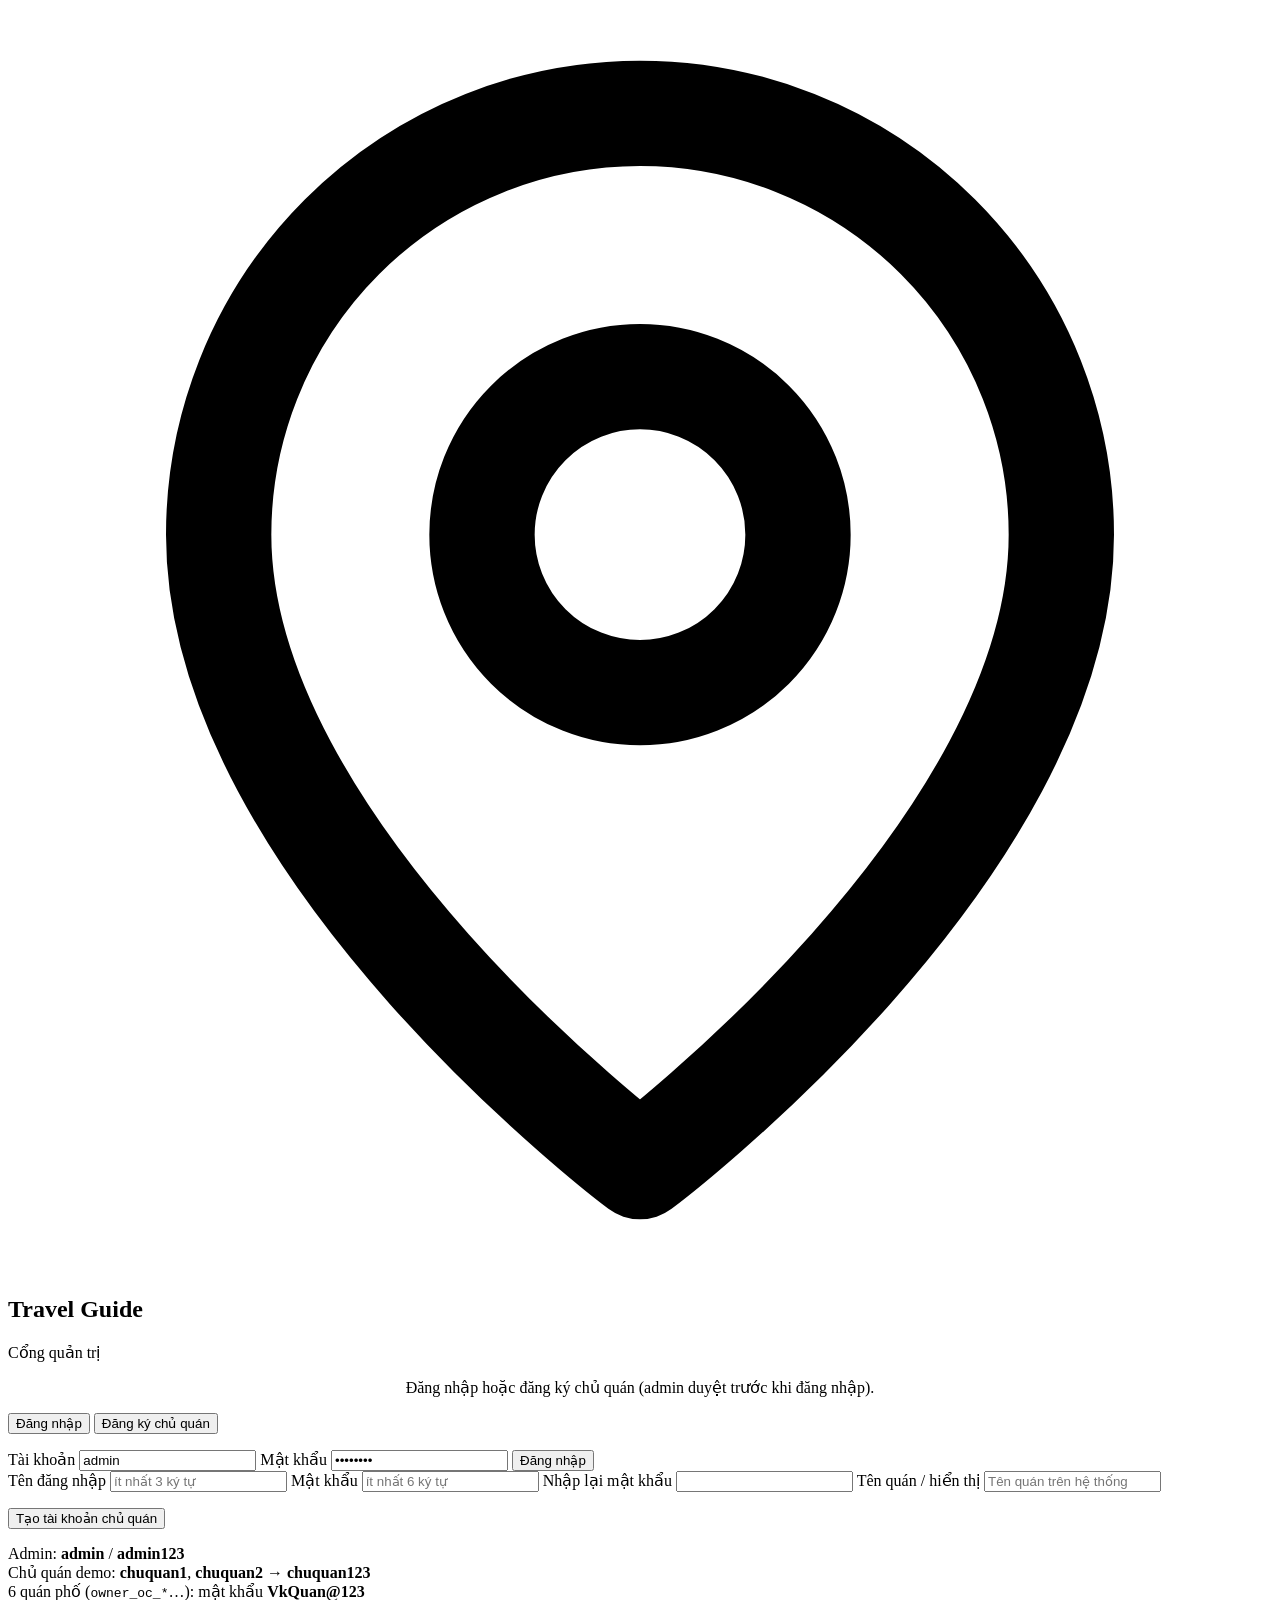
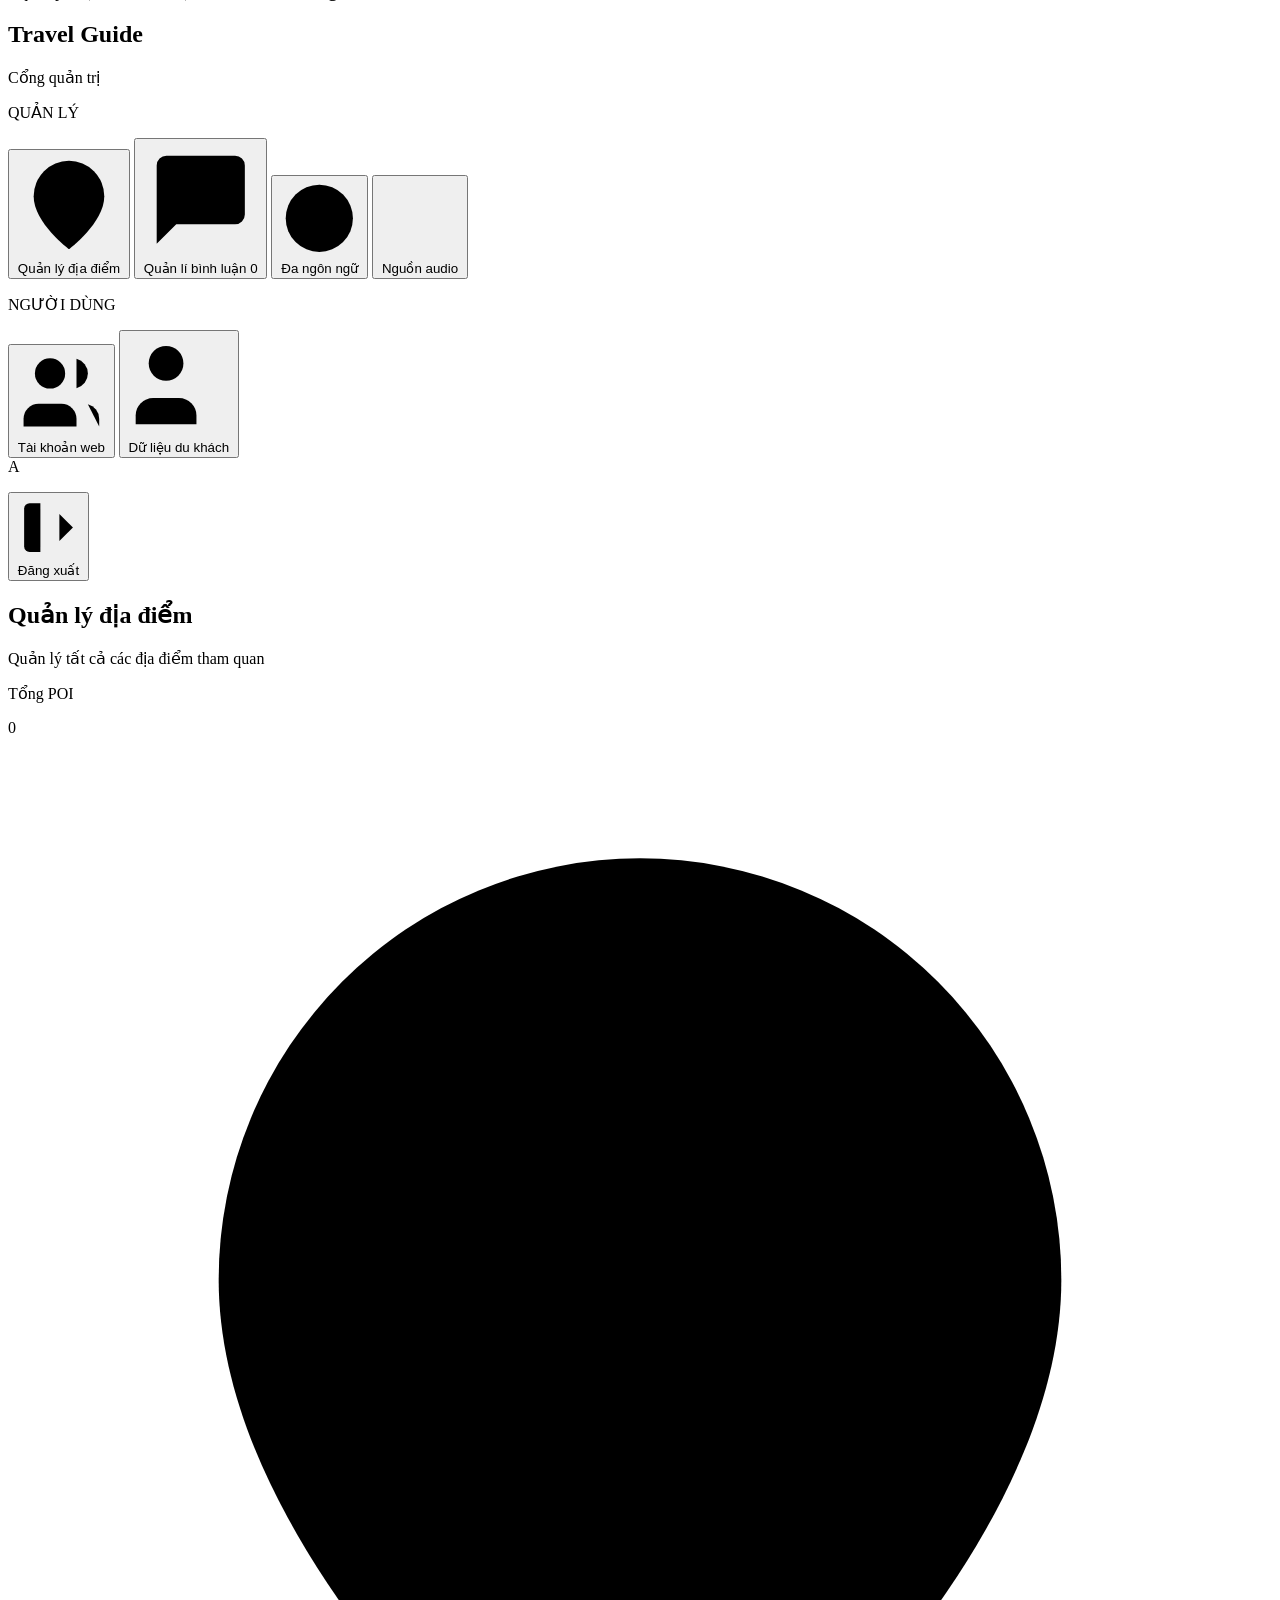
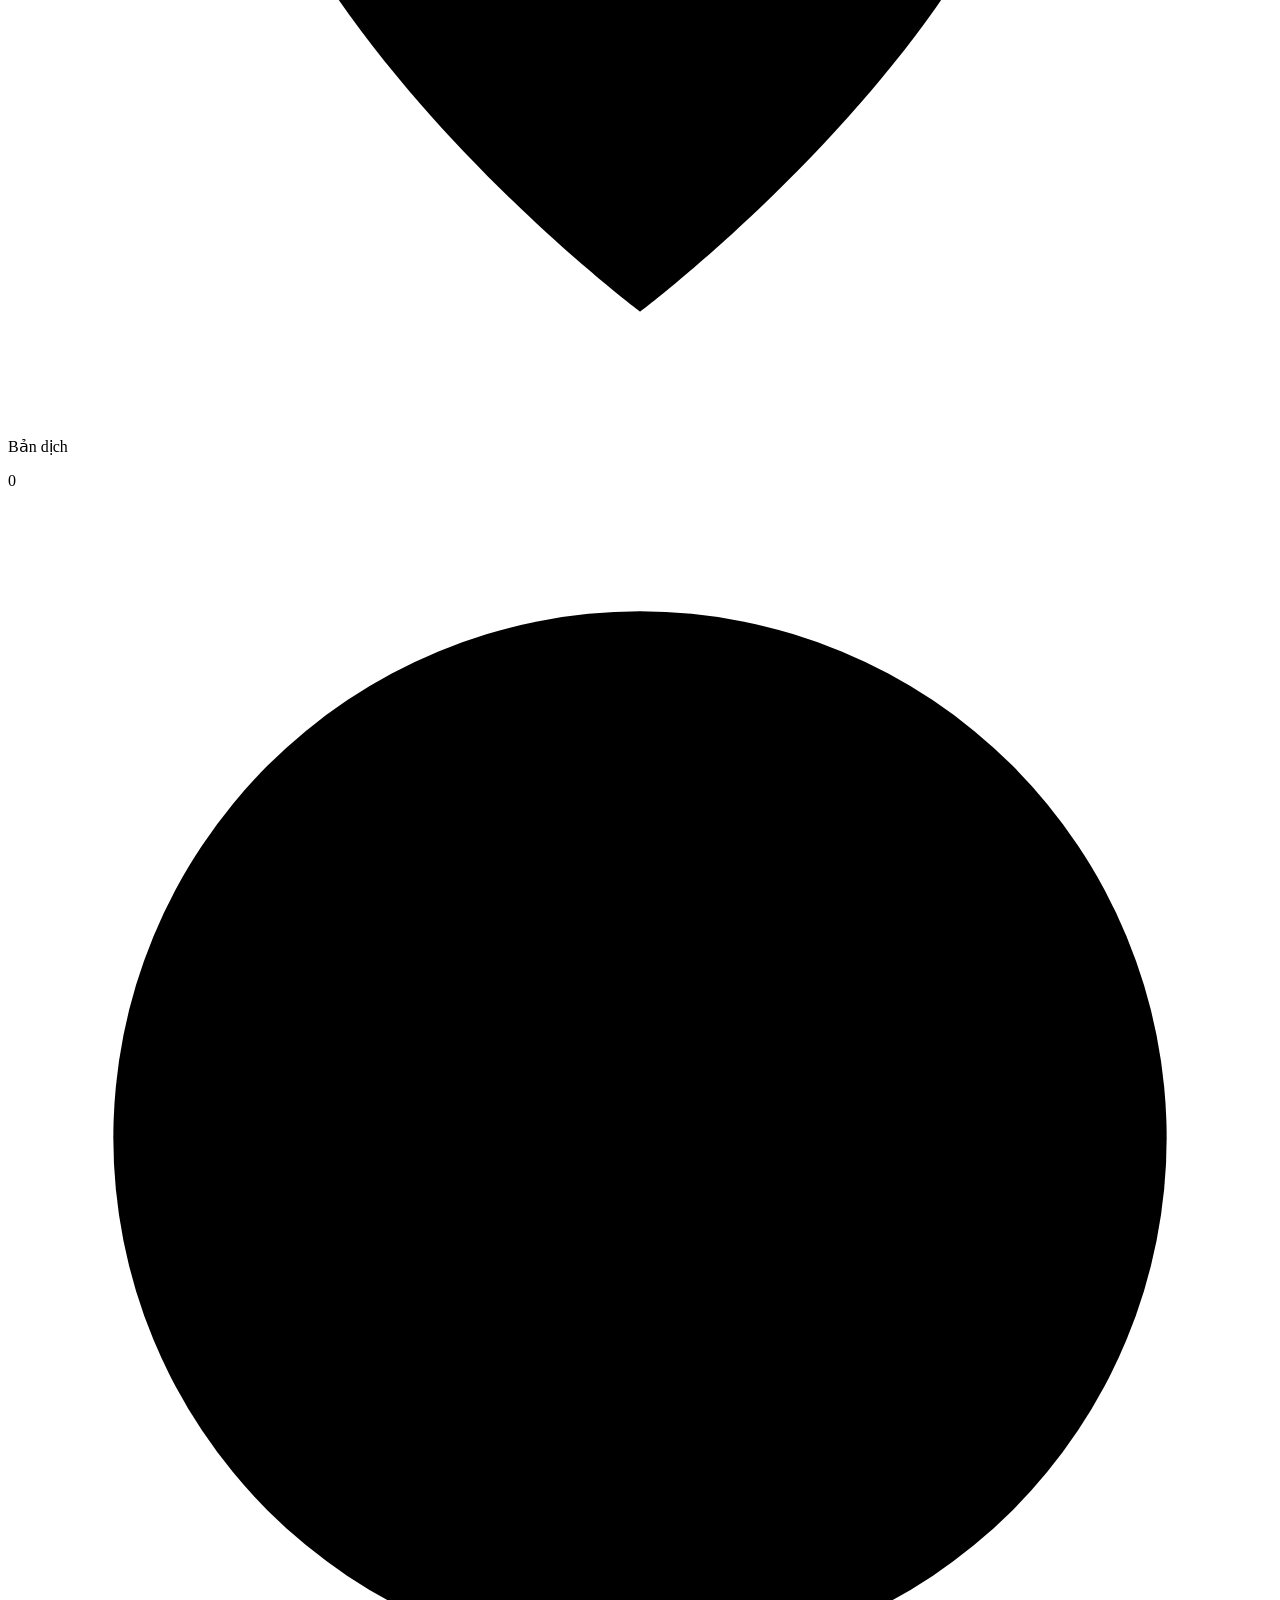
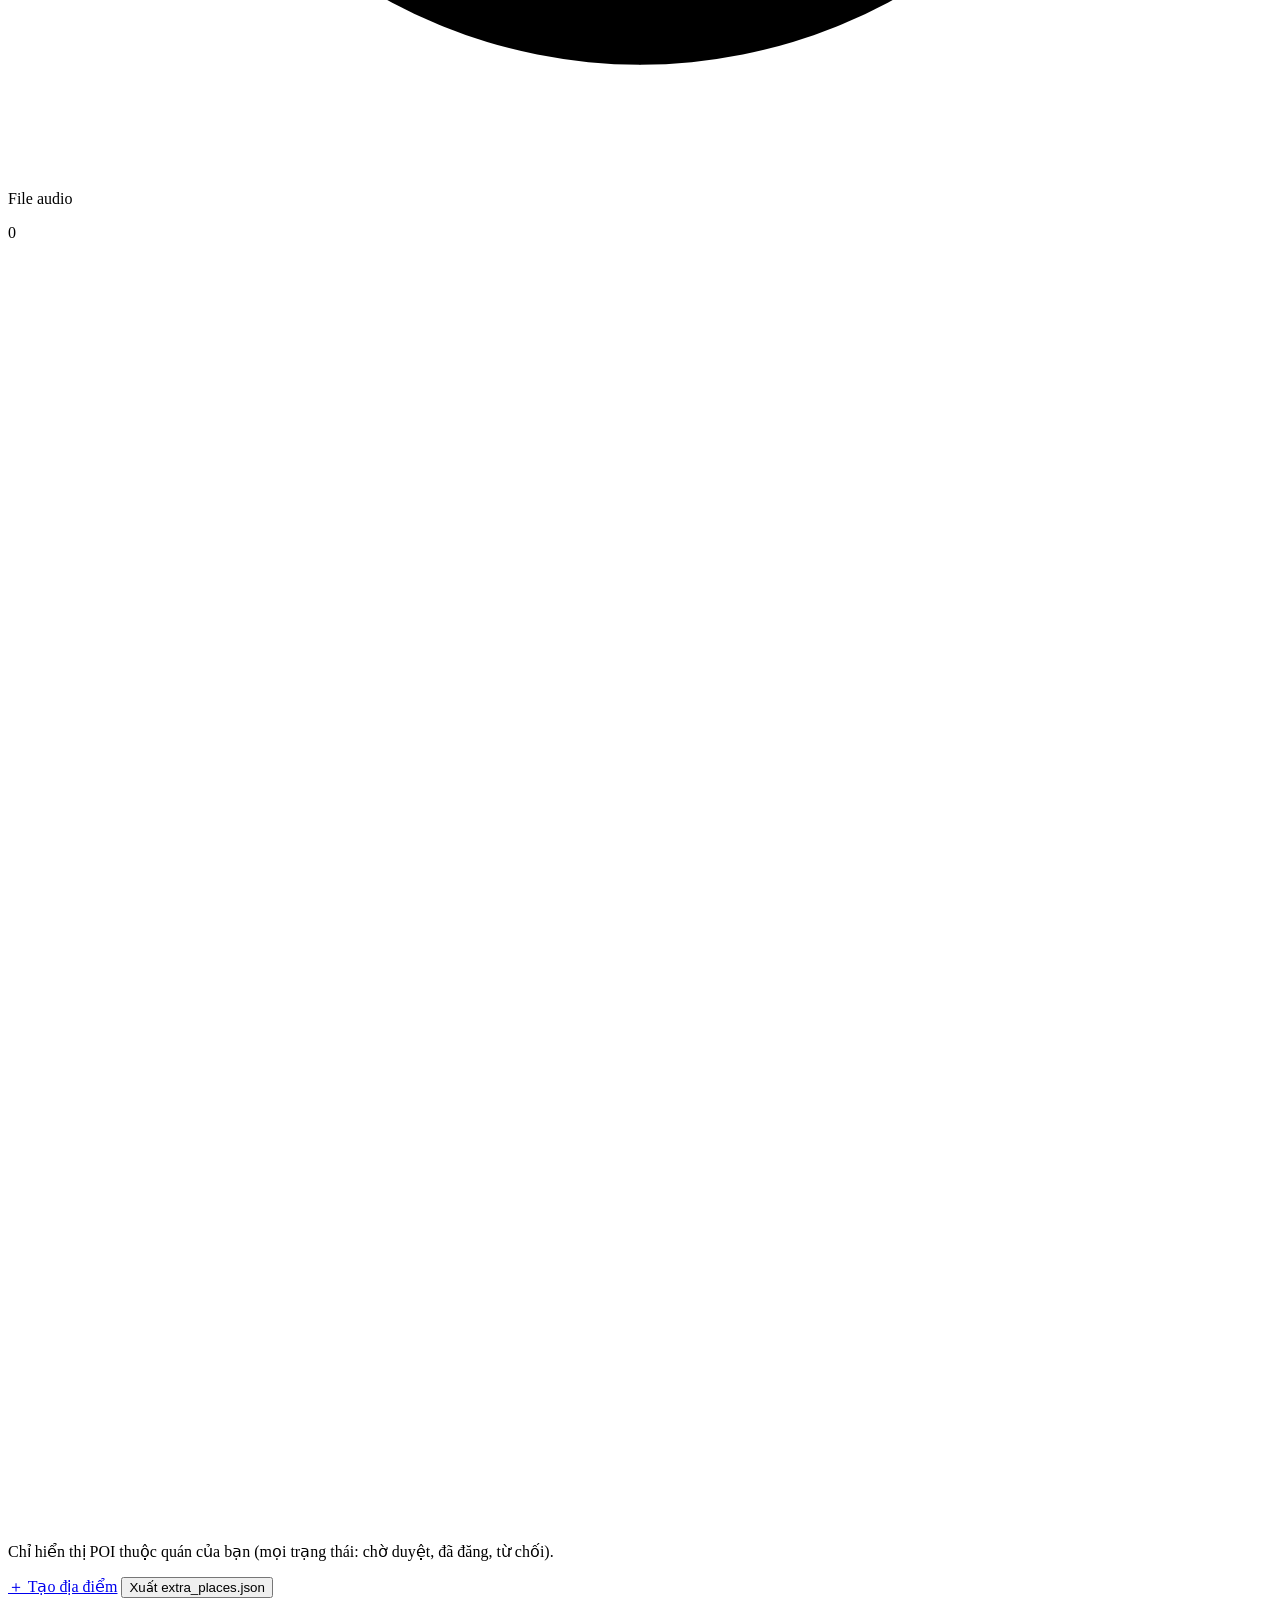
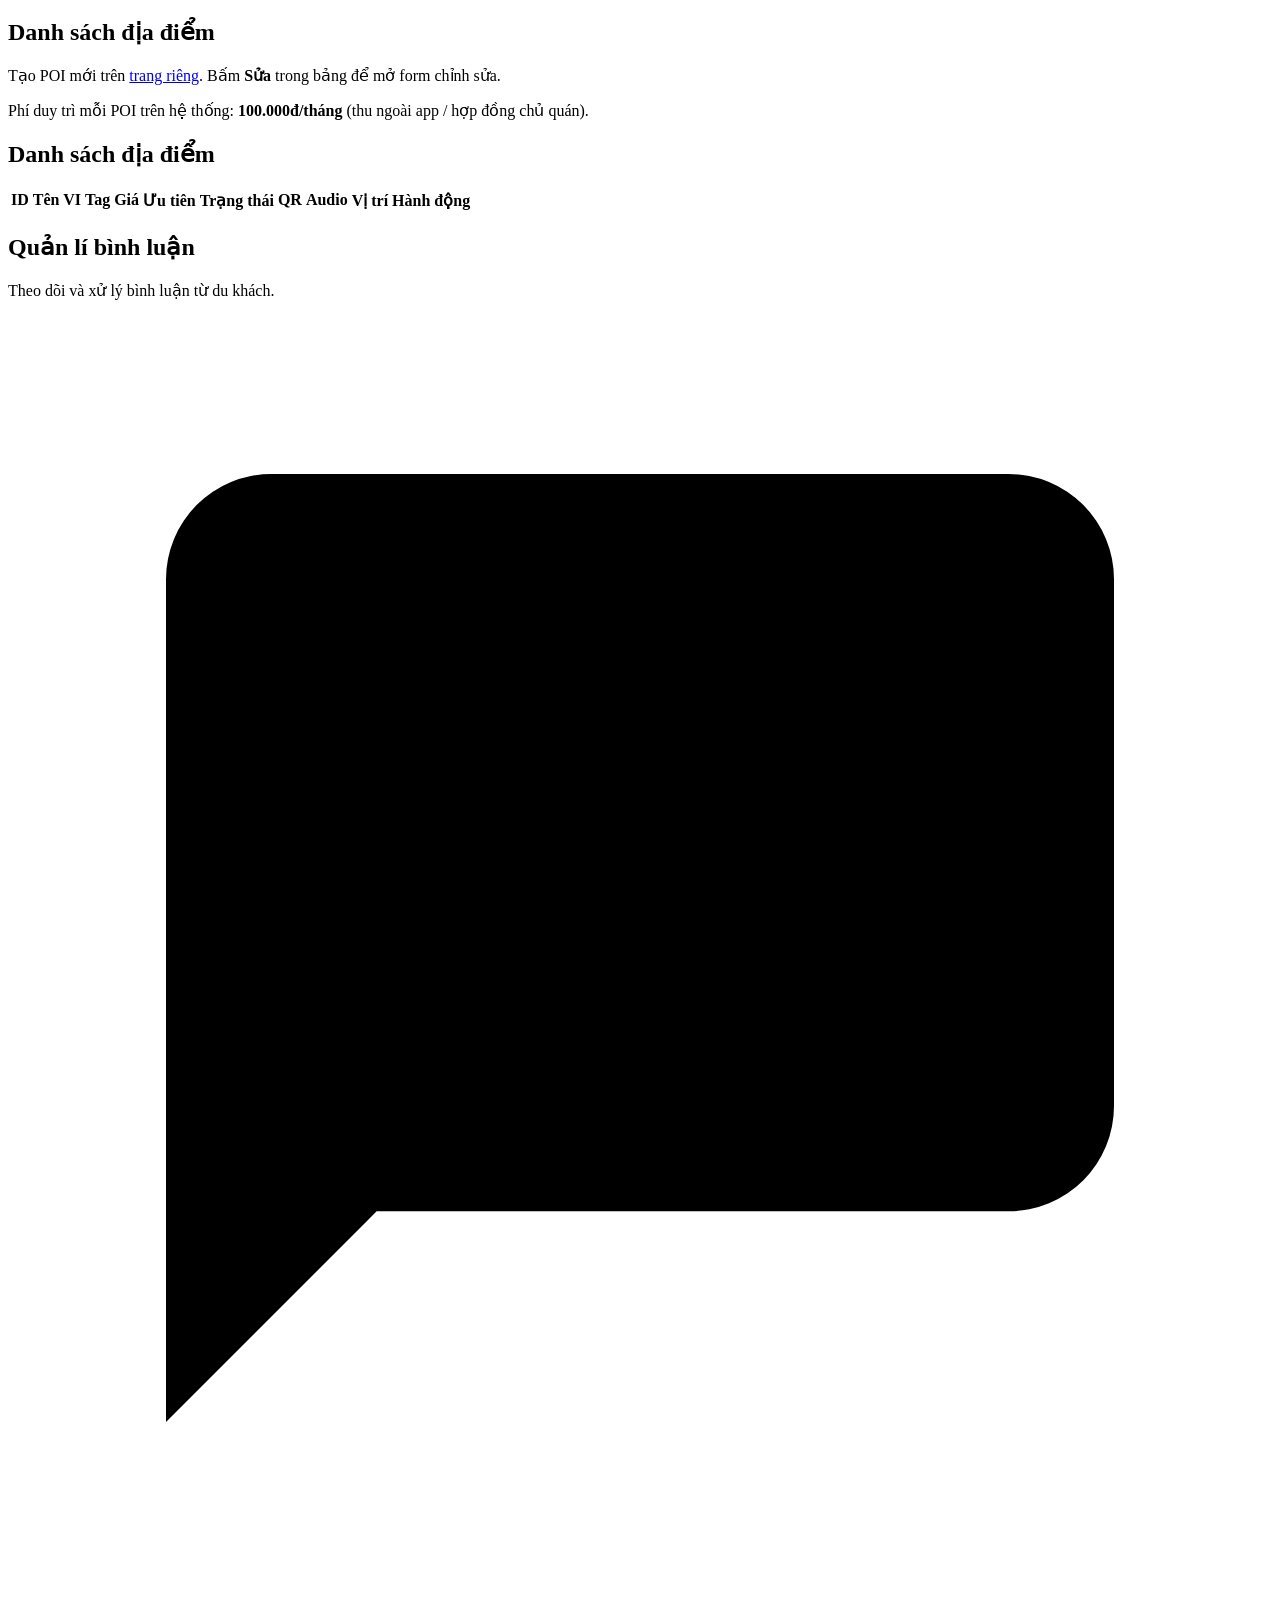
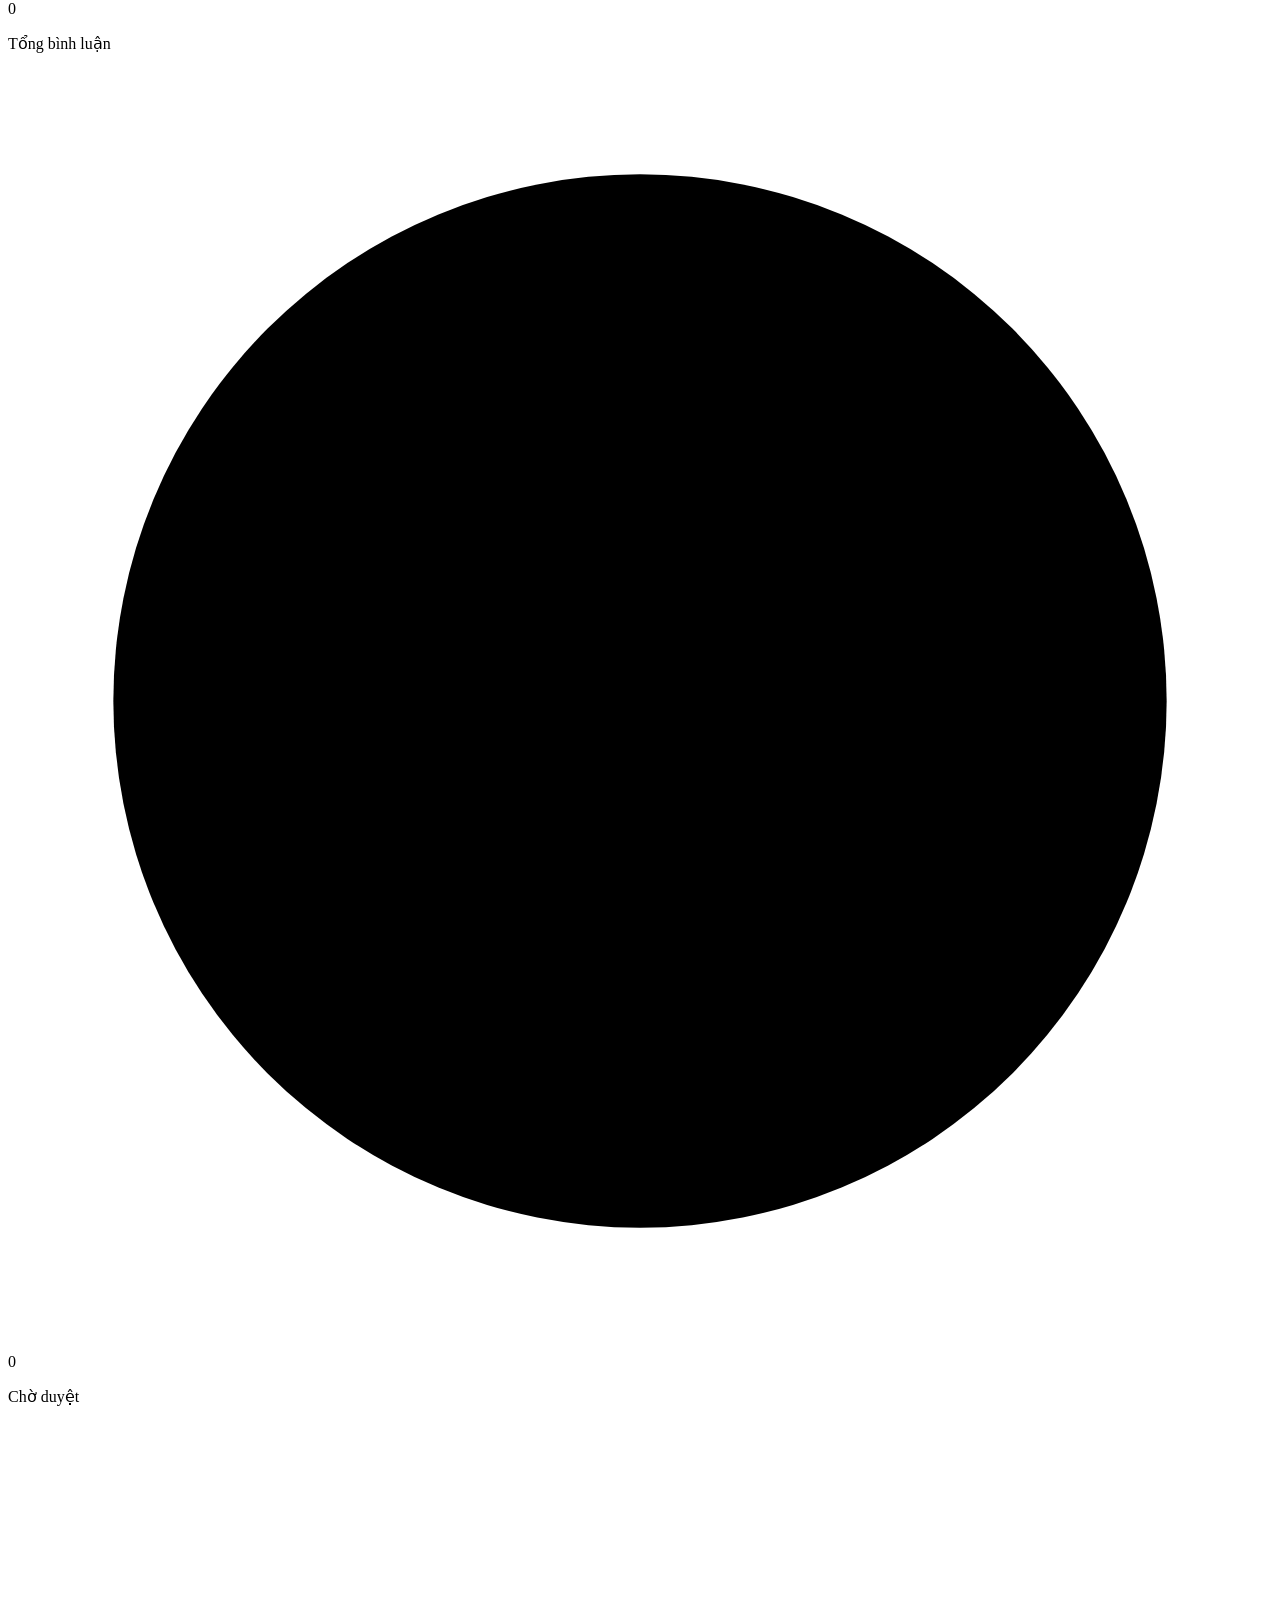
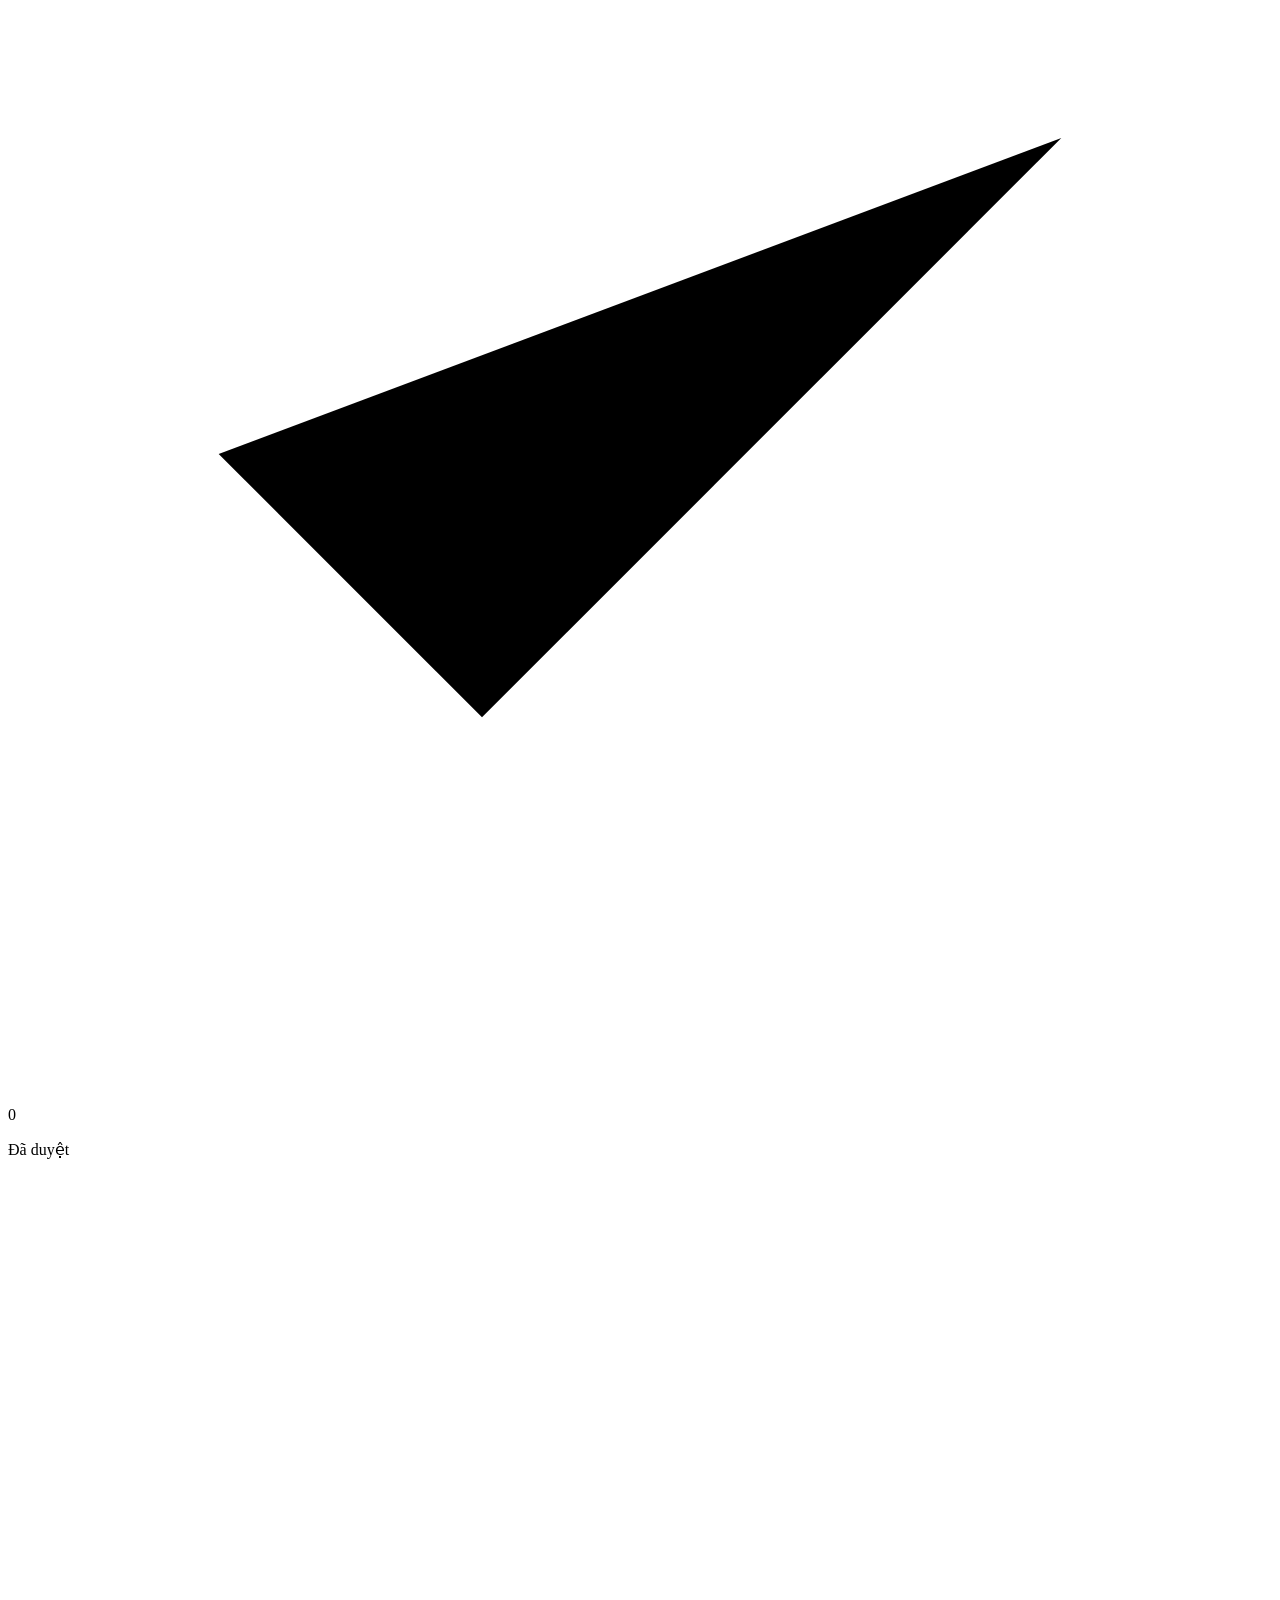
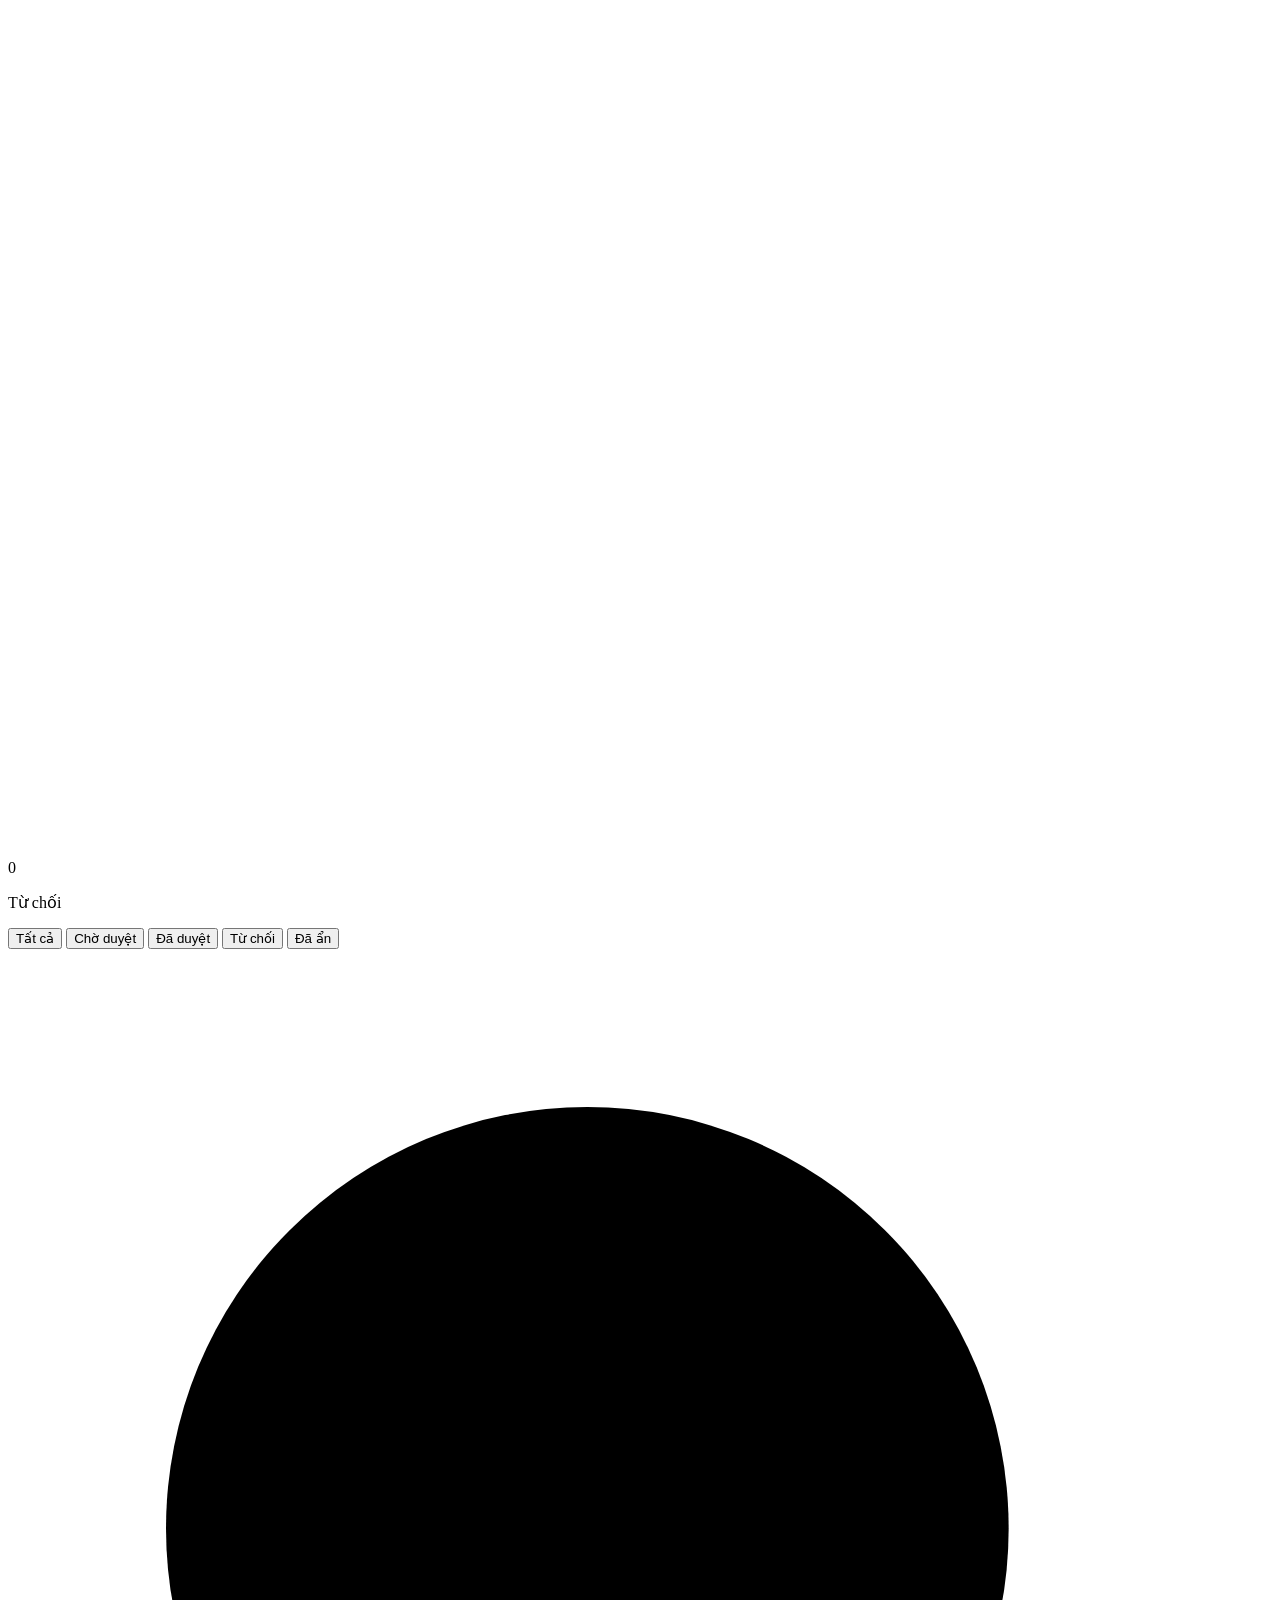
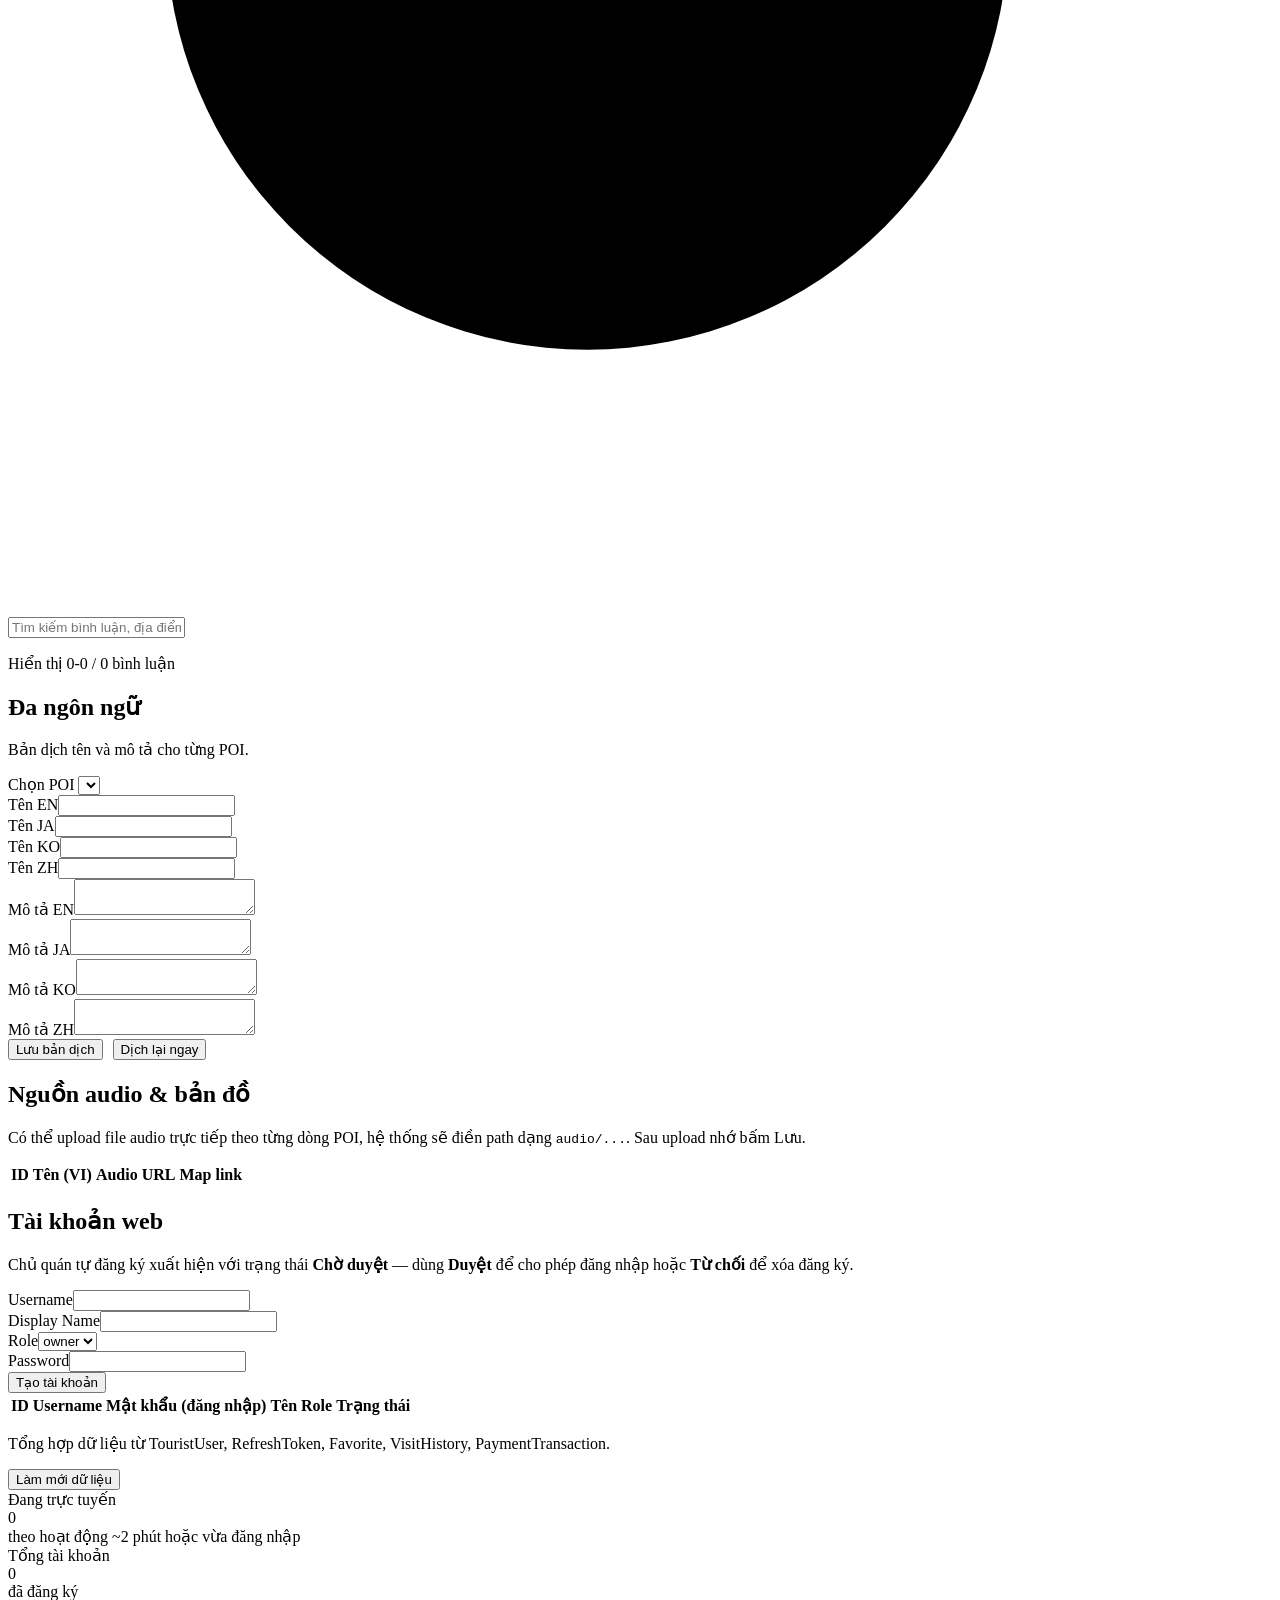
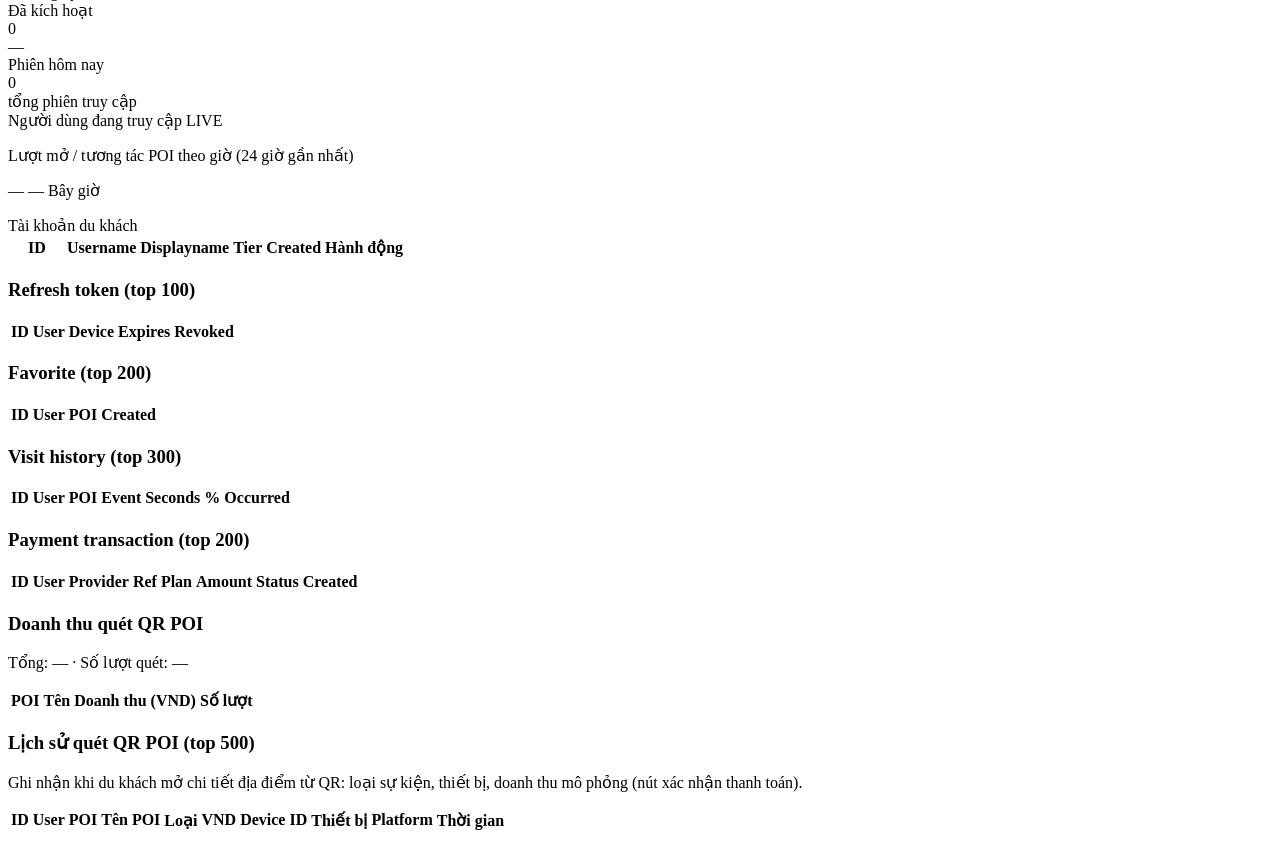
==== TravelGuide.AdminWeb/WEB/index.html @ 673e1cf9 "update" ====
<!doctype html>
<html lang="vi">
<head>
  <meta charset="utf-8">
  <meta name="viewport" content="width=device-width, initial-scale=1">
  <title>Travel Guide — Cổng quản trị</title>
  <link rel="preconnect" href="https://fonts.googleapis.com">
  <link rel="preconnect" href="https://fonts.gstatic.com" crossorigin>
  <link href="https://fonts.googleapis.com/css2?family=DM+Mono:wght@400;500&family=DM+Sans:wght@400;500&family=Inter:wght@400;500;600;700&display=swap" rel="stylesheet">
  <link rel="stylesheet" href="/styles.css?v=19">
</head>
<body>
  <!-- Đăng nhập — bố cục theo Admin portal design / Login.tsx -->
  <section id="loginSection" class="login-shell">
    <div class="login-card">
      <div class="login-brand">
        <div class="login-brand-icon" aria-hidden="true">
          <svg viewBox="0 0 24 24" fill="none" stroke="currentColor" stroke-width="2" stroke-linecap="round" stroke-linejoin="round"><path d="M20 10c0 6-8 12-8 12s-8-6-8-12a8 8 0 0 1 16 0Z"/><circle cx="12" cy="10" r="3"/></svg>
        </div>
        <div class="login-brand-text">
          <h1>Travel Guide</h1>
          <p>Cổng quản trị</p>
        </div>
      </div>
      <p class="hint" style="text-align:center;margin-bottom:16px;">Đăng nhập hoặc đăng ký chủ quán (admin duyệt trước khi đăng nhập).</p>
      <div class="auth-mode-tabs" role="tablist">
        <button type="button" class="auth-tab active" id="authTabLogin" data-auth-panel="loginPanel" role="tab" aria-selected="true">Đăng nhập</button>
        <button type="button" class="auth-tab" id="authTabRegister" data-auth-panel="registerPanel" role="tab" aria-selected="false">Đăng ký chủ quán</button>
      </div>
      <div id="loginPanel" class="auth-panel" role="tabpanel">
        <form id="loginForm">
          <label for="username">Tài khoản</label>
          <input id="username" required autocomplete="username" value="admin">
          <label for="password">Mật khẩu</label>
          <input id="password" type="password" required autocomplete="current-password" value="admin123">
          <button type="submit" class="btn-login" style="margin-top:16px;">Đăng nhập</button>
        </form>
      </div>
      <div id="registerPanel" class="auth-panel hidden" role="tabpanel">
        <form id="registerForm">
          <label for="regUsername">Tên đăng nhập</label>
          <input id="regUsername" required minlength="3" autocomplete="username" placeholder="ít nhất 3 ký tự">
          <label for="regPassword">Mật khẩu</label>
          <input id="regPassword" type="password" required minlength="6" autocomplete="new-password" placeholder="ít nhất 6 ký tự">
          <label for="regPassword2">Nhập lại mật khẩu</label>
          <input id="regPassword2" type="password" required autocomplete="new-password">
          <label for="regDisplayName">Tên quán / hiển thị</label>
          <input id="regDisplayName" required minlength="2" placeholder="Tên quán trên hệ thống">
          <button type="submit" class="btn-login" style="margin-top:16px;">Tạo tài khoản chủ quán</button>
        </form>
      </div>
      <p class="hint login-hint">Admin: <strong>admin</strong> / <strong>admin123</strong><br>
        Chủ quán demo: <strong>chuquan1</strong>, <strong>chuquan2</strong> → <strong>chuquan123</strong><br>
        6 quán phố (<code>owner_oc_*</code>…): mật khẩu <strong>VkQuan@123</strong></p>
    </div>
  </section>

  <!-- Shell: sidebar AppSidebar + main -->
  <section id="appSection" class="hidden app-shell">
    <aside class="sidebar">
      <div class="sidebar-header">
        <h2>Travel Guide</h2>
        <p id="brandSubtitle">Cổng quản trị</p>
      </div>
      <nav class="nav">
        <p class="nav-group-title">QUẢN LÝ</p>
        <button type="button" class="tab active" data-tab="poiTab">
          <span class="tab-icon" aria-hidden="true"><svg viewBox="0 0 24 24"><path d="M20 10c0 6-8 12-8 12s-8-6-8-12a8 8 0 0 1 16 0Z"/><circle cx="12" cy="10" r="3"/></svg></span>
          <span class="tab-label">Quản lý địa điểm</span>
        </button>
        <button type="button" class="tab admin-only" data-tab="commentTab">
          <span class="tab-icon" aria-hidden="true"><svg viewBox="0 0 24 24"><path d="M21 15a2 2 0 0 1-2 2H7l-4 4V5a2 2 0 0 1 2-2h14a2 2 0 0 1 2 2z"/></svg></span>
          <span class="tab-label">Quản lí bình luận</span>
          <span class="tab-badge admin-only" id="commentPendingBadge">0</span>
        </button>
        <button type="button" class="tab" data-tab="translationTab">
          <span class="tab-icon" aria-hidden="true"><svg viewBox="0 0 24 24"><circle cx="12" cy="12" r="10"/><path d="M2 12h20"/><path d="M12 2a15.3 15.3 0 0 1 4 10 15.3 15.3 0 0 1-4 10 15.3 15.3 0 0 1-4-10 15.3 15.3 0 0 1 4-10z"/></svg></span>
          <span class="tab-label">Đa ngôn ngữ</span>
        </button>
        <button type="button" class="tab" data-tab="audioTab">
          <span class="tab-icon" aria-hidden="true"><svg viewBox="0 0 24 24"><path d="M2 10v3"/><path d="M6 6v11"/><path d="M10 3v18"/><path d="M14 8v7"/><path d="M18 5v13"/><path d="M22 10v3"/></svg></span>
          <span class="tab-label">Nguồn audio</span>
        </button>
        <p class="nav-group-title">NGƯỜI DÙNG</p>
        <button type="button" class="tab admin-only" data-tab="accountTab">
          <span class="tab-icon" aria-hidden="true"><svg viewBox="0 0 24 24"><path d="M16 21v-2a4 4 0 0 0-4-4H6a4 4 0 0 0-4 4v2"/><circle cx="9" cy="7" r="4"/><path d="M22 21v-2a4 4 0 0 0-3-3.87"/><path d="M16 3.13a4 4 0 0 1 0 7.75"/></svg></span>
          <span class="tab-label">Tài khoản web</span>
        </button>
        <button type="button" class="tab admin-only" data-tab="touristTab">
          <span class="tab-icon" aria-hidden="true"><svg viewBox="0 0 24 24"><path d="M16 21v-2a4 4 0 0 0-4-4H6a4 4 0 0 0-4 4v2"/><circle cx="9" cy="7" r="4"/><path d="M22 11h-4"/><path d="M20 9v4"/></svg></span>
          <span class="tab-label">Dữ liệu du khách</span>
        </button>
      </nav>
      <div class="sidebar-footer">
        <div class="sidebar-user-card">
          <span class="sidebar-avatar" aria-hidden="true">A</span>
          <div class="sidebar-user-meta">
            <p id="authDisplayName" class="sidebar-user-name"></p>
            <p id="authRoleLabel" class="sidebar-user-role"></p>
          </div>
        </div>
        <button type="button" id="logoutBtn">
          <span class="logout-icon" aria-hidden="true"><svg viewBox="0 0 24 24"><path d="M9 21H5a2 2 0 0 1-2-2V5a2 2 0 0 1 2-2h4"/><polyline points="16 17 21 12 16 7"/><line x1="21" x2="9" y1="12" y2="12"/></svg></span>
          Đăng xuất
        </button>
      </div>
    </aside>

    <main class="main-content">
      <header class="page-header">
        <h1 id="pageTitle">Quản lý địa điểm</h1>
        <p id="pageSubtitle">Quản lý tất cả các địa điểm tham quan</p>
      </header>

      <section id="statsStrip" class="stats" aria-label="Thống kê nhanh">
        <article class="stat-card">
          <div class="stat-card-inner">
            <div>
              <p class="stat-label">Tổng POI</p>
              <p class="stat-value" id="statPoi">0</p>
            </div>
            <div class="stat-icon stat-icon-blue" aria-hidden="true">
              <svg viewBox="0 0 24 24"><path d="M20 10c0 6-8 12-8 12s-8-6-8-12a8 8 0 0 1 16 0Z"/><circle cx="12" cy="10" r="3"/></svg>
            </div>
          </div>
        </article>
        <article class="stat-card">
          <div class="stat-card-inner">
            <div>
              <p class="stat-label">Bản dịch</p>
              <p class="stat-value" id="statTranslation">0</p>
            </div>
            <div class="stat-icon stat-icon-purple" aria-hidden="true">
              <svg viewBox="0 0 24 24"><circle cx="12" cy="12" r="10"/><path d="M2 12h20"/><path d="M12 2a15.3 15.3 0 0 1 4 10 15.3 15.3 0 0 1-4 10 15.3 15.3 0 0 1-4-10 15.3 15.3 0 0 1 4-10z"/></svg>
            </div>
          </div>
        </article>
        <article class="stat-card">
          <div class="stat-card-inner">
            <div>
              <p class="stat-label">File audio</p>
              <p class="stat-value" id="statAudio">0</p>
            </div>
            <div class="stat-icon stat-icon-indigo" aria-hidden="true">
              <svg viewBox="0 0 24 24"><path d="M2 10v3"/><path d="M6 6v11"/><path d="M10 3v18"/><path d="M14 8v7"/><path d="M18 5v13"/><path d="M22 10v3"/></svg>
            </div>
          </div>
        </article>
      </section>

      <section id="poiTab" class="tab-content tab-pane">
        <div class="page-toolbar">
          <p class="hint owner-only hidden" id="poiOwnerHint">Chỉ hiển thị POI thuộc quán của bạn (mọi trạng thái: chờ duyệt, đã đăng, từ chối).</p>
          <div class="toolbar-actions">
            <a id="newPoiBtn" href="poi-create.html" class="btn-primary">＋ Tạo địa điểm</a>
            <button type="button" id="exportBtn" class="btn-outline admin-only">Xuất extra_places.json</button>
          </div>
        </div>

        <div class="card card-elevated">
          <h2 class="card-title" id="poiTabHeading">Danh sách địa điểm</h2>
          <p class="hint card-desc">Tạo POI mới trên <a href="poi-create.html">trang riêng</a>. Bấm <strong>Sửa</strong> trong bảng để mở form chỉnh sửa.</p>
          <p class="hint" id="poiMonthlyFeeHint">Phí duy trì mỗi POI trên hệ thống: <strong>100.000đ/tháng</strong> (thu ngoài app / hợp đồng chủ quán).</p>
        </div>

        <div class="card card-elevated table-card">
          <h2 class="card-title">Danh sách địa điểm</h2>
        <div class="table-scroll">
        <table id="poiTable">
          <thead><tr><th>ID</th><th>Tên VI</th><th>Tag</th><th>Giá</th><th>Ưu tiên</th><th>Trạng thái</th><th>QR</th><th>Audio</th><th>Vị trí</th><th>Hành động</th></tr></thead>
          <tbody></tbody>
        </table>
        </div>
        </div>
      </section>

      <section id="commentTab" class="card card-elevated tab-content hidden">
        <h2 class="card-title">Quản lí bình luận</h2>
        <p class="hint card-desc">Theo dõi và xử lý bình luận từ du khách.</p>

        <div class="cm-stats">
          <article class="cm-stat-card all">
            <div class="cm-stat-icon">
              <svg viewBox="0 0 24 24"><path d="M21 15a2 2 0 0 1-2 2H7l-4 4V5a2 2 0 0 1 2-2h14a2 2 0 0 1 2 2z"/></svg>
            </div>
            <p class="cm-stat-num" id="commentStatTotal">0</p>
            <p class="cm-stat-label">Tổng bình luận</p>
          </article>
          <article class="cm-stat-card pending">
            <div class="cm-stat-icon">
              <svg viewBox="0 0 24 24"><circle cx="12" cy="12" r="10"/><polyline points="12 6 12 12 16 14"/></svg>
            </div>
            <p class="cm-stat-num" id="commentStatPending">0</p>
            <p class="cm-stat-label">Chờ duyệt</p>
          </article>
          <article class="cm-stat-card approved">
            <div class="cm-stat-icon">
              <svg viewBox="0 0 24 24"><polyline points="20 6 9 17 4 12"/></svg>
            </div>
            <p class="cm-stat-num" id="commentStatApproved">0</p>
            <p class="cm-stat-label">Đã duyệt</p>
          </article>
          <article class="cm-stat-card rejected">
            <div class="cm-stat-icon">
              <svg viewBox="0 0 24 24"><line x1="18" y1="6" x2="6" y2="18"/><line x1="6" y1="6" x2="18" y2="18"/></svg>
            </div>
            <p class="cm-stat-num" id="commentStatRejected">0</p>
            <p class="cm-stat-label">Từ chối</p>
          </article>
        </div>

        <div class="cm-toolbar">
          <div class="cm-filter-tabs" id="commentFilterTabs">
            <button type="button" class="cm-filter-tab active" data-status="all">Tất cả</button>
            <button type="button" class="cm-filter-tab" data-status="pending">Chờ duyệt</button>
            <button type="button" class="cm-filter-tab" data-status="approved">Đã duyệt</button>
            <button type="button" class="cm-filter-tab" data-status="rejected">Từ chối</button>
            <button type="button" class="cm-filter-tab" data-status="hidden">Đã ẩn</button>
          </div>
          <div class="cm-search">
            <svg viewBox="0 0 24 24"><circle cx="11" cy="11" r="8"/><path d="m21 21-4.35-4.35"/></svg>
            <input type="text" id="commentSearchInput" placeholder="Tìm kiếm bình luận, địa điểm...">
          </div>
        </div>

        <div class="cm-list" id="commentList"></div>

        <div class="cm-pagination">
          <p class="cm-page-info" id="commentPageInfo">Hiển thị 0-0 / 0 bình luận</p>
          <div class="cm-page-btns" id="commentPager"></div>
        </div>
      </section>

      <section id="translationTab" class="card card-elevated tab-content hidden">
        <h2 class="card-title">Đa ngôn ngữ</h2>
        <p class="hint card-desc">Bản dịch tên và mô tả cho từng POI.</p>
        <label for="translationPoiSelect">Chọn POI</label>
        <select id="translationPoiSelect"></select>
        <form id="translationForm" class="grid-form">
          <div><label for="nameEn">Tên EN</label><input id="nameEn"></div>
          <div><label for="nameJa">Tên JA</label><input id="nameJa"></div>
          <div><label for="nameKo">Tên KO</label><input id="nameKo"></div>
          <div><label for="nameZh">Tên ZH</label><input id="nameZh"></div>
          <div><label for="descEn">Mô tả EN</label><textarea id="descEn"></textarea></div>
          <div><label for="descJa">Mô tả JA</label><textarea id="descJa"></textarea></div>
          <div><label for="descKo">Mô tả KO</label><textarea id="descKo"></textarea></div>
          <div><label for="descZh">Mô tả ZH</label><textarea id="descZh"></textarea></div>
          <div class="full" style="display:flex;gap:10px;flex-wrap:wrap;">
            <button type="submit" class="btn-primary">Lưu bản dịch</button>
            <button type="button" id="retranslateBtn" class="secondary">Dịch lại ngay</button>
          </div>
        </form>
      </section>

      <section id="audioTab" class="card card-elevated tab-content hidden">
        <h2 class="card-title">Nguồn audio &amp; bản đồ</h2>
        <p class="hint">Có thể upload file audio trực tiếp theo từng dòng POI, hệ thống sẽ điền path dạng <code>audio/...</code>. Sau upload nhớ bấm Lưu.</p>
        <div id="audioTableWrap">
          <table id="audioTable">
            <thead><tr><th>ID</th><th>Tên (VI)</th><th>Audio URL</th><th>Map link</th><th></th></tr></thead>
            <tbody></tbody>
          </table>
        </div>
      </section>

      <section id="accountTab" class="card card-elevated tab-content hidden">
        <h2 class="card-title">Tài khoản web</h2>
        <p class="hint">Chủ quán tự đăng ký xuất hiện với trạng thái <strong>Chờ duyệt</strong> — dùng <strong>Duyệt</strong> để cho phép đăng nhập hoặc <strong>Từ chối</strong> để xóa đăng ký.</p>
        <form id="accountForm" class="grid-form">
          <div><label for="accUsername">Username</label><input id="accUsername" required></div>
          <div><label for="accDisplayName">Display Name</label><input id="accDisplayName" required></div>
          <div><label for="accRole">Role</label><select id="accRole"><option value="owner">owner</option><option value="admin">admin</option></select></div>
          <div><label for="accPassword">Password</label><input id="accPassword" type="password" required></div>
          <div class="full"><button type="submit" class="btn-primary">Tạo tài khoản</button></div>
        </form>
        <table id="accountTable">
          <thead><tr><th>ID</th><th>Username</th><th>Mật khẩu (đăng nhập)</th><th>Tên</th><th>Role</th><th>Trạng thái</th><th></th></tr></thead>
          <tbody></tbody>
        </table>
      </section>

      <section id="touristTab" class="tab-content hidden tourist-tab">
        <div class="tourist-page-head">
          <p class="hint tourist-page-lead">Tổng hợp dữ liệu từ TouristUser, RefreshToken, Favorite, VisitHistory, PaymentTransaction.</p>
          <button type="button" id="refreshTouristBtn" class="tourist-btn-ghost">Làm mới dữ liệu</button>
        </div>

        <div class="tourist-stats-grid" aria-label="Thống kê du khách">
          <article class="tourist-stat-card tourist-stat-online">
            <div class="tourist-stat-label"><span class="tourist-pulse-dot" aria-hidden="true"></span> Đang trực tuyến</div>
            <div class="tourist-stat-value" id="touristStatOnline">0</div>
            <div class="tourist-stat-sub">theo hoạt động ~2 phút hoặc vừa đăng nhập</div>
          </article>
          <article class="tourist-stat-card">
            <div class="tourist-stat-label">Tổng tài khoản</div>
            <div class="tourist-stat-value" id="touristStatTotal">0</div>
            <div class="tourist-stat-sub">đã đăng ký</div>
          </article>
          <article class="tourist-stat-card">
            <div class="tourist-stat-label">Đã kích hoạt</div>
            <div class="tourist-stat-value" id="touristStatActivated">0</div>
            <div class="tourist-stat-sub" id="touristStatActivatedPct">—</div>
          </article>
          <article class="tourist-stat-card">
            <div class="tourist-stat-label">Phiên hôm nay</div>
            <div class="tourist-stat-value" id="touristStatSessions">0</div>
            <div class="tourist-stat-sub">tổng phiên truy cập</div>
          </article>
        </div>

        <div class="tourist-live-panel card card-elevated">
          <div class="tourist-live-head">
            <span class="tourist-section-heading">Người dùng đang truy cập</span>
            <span class="tourist-live-badge"><span class="tourist-pulse-dot" aria-hidden="true"></span> LIVE</span>
          </div>
          <div class="tourist-spark-wrap">
            <p class="tourist-spark-hint">Lượt mở / tương tác POI theo giờ (24 giờ gần nhất)</p>
            <div class="tourist-spark-track">
              <div class="tourist-spark-grid" aria-hidden="true"></div>
              <div class="tourist-spark-row" id="touristSparkline" role="img" aria-label="Biểu đồ hoạt động 24 giờ"></div>
            </div>
            <div class="tourist-spark-labels">
              <span class="tourist-spark-label" id="touristSparkStart">—</span>
              <span class="tourist-spark-label tourist-spark-label-mid" id="touristSparkMid">—</span>
              <span class="tourist-spark-label tourist-spark-label-now"><span class="tourist-spark-now-dot" aria-hidden="true"></span>Bây giờ</span>
            </div>
          </div>
          <p class="tourist-live-updated" id="touristUpdatedAt"></p>
          <div class="tourist-session-list" id="touristSessionList"></div>
        </div>

        <div class="tourist-section-heading tourist-accounts-title">Tài khoản du khách</div>
        <div class="tourist-accounts-card card card-elevated">
          <div class="table-scroll">
            <table class="tourist-accounts-table" id="touristUserTable">
              <thead>
                <tr>
                  <th style="width:52px;">ID</th>
                  <th>Username</th>
                  <th>Displayname</th>
                  <th>Tier</th>
                  <th>Created</th>
                  <th>Hành động</th>
                </tr>
              </thead>
              <tbody></tbody>
            </table>
          </div>
        </div>
        <p class="tourist-footer-note" id="touristFooterNote"></p>

        <h3 class="tourist-subsection-title">Refresh token (top 100)</h3>
        <div class="card card-elevated tourist-sub-table">
        <table id="touristTokenTable">
          <thead><tr><th>ID</th><th>User</th><th>Device</th><th>Expires</th><th>Revoked</th></tr></thead>
          <tbody></tbody>
        </table>
        </div>

        <h3 class="tourist-subsection-title">Favorite (top 200)</h3>
        <div class="card card-elevated tourist-sub-table">
        <table id="touristFavoriteTable">
          <thead><tr><th>ID</th><th>User</th><th>POI</th><th>Created</th></tr></thead>
          <tbody></tbody>
        </table>
        </div>

        <h3 class="tourist-subsection-title">Visit history (top 300)</h3>
        <div class="card card-elevated tourist-sub-table">
        <table id="touristHistoryTable">
          <thead><tr><th>ID</th><th>User</th><th>POI</th><th>Event</th><th>Seconds</th><th>%</th><th>Occurred</th></tr></thead>
          <tbody></tbody>
        </table>
        </div>

        <h3 class="tourist-subsection-title">Payment transaction (top 200)</h3>
        <div class="card card-elevated tourist-sub-table">
        <table id="touristPaymentTable">
          <thead><tr><th>ID</th><th>User</th><th>Provider</th><th>Ref</th><th>Plan</th><th>Amount</th><th>Status</th><th>Created</th></tr></thead>
          <tbody></tbody>
        </table>
        </div>

        <h3 class="tourist-subsection-title">Doanh thu quét QR POI</h3>
        <p class="hint" id="touristPoiScanRevenueSummary">Tổng: — · Số lượt quét: —</p>
        <div class="table-scroll card card-elevated tourist-sub-table">
          <table id="touristPoiScanRevenueTable">
            <thead><tr><th>POI</th><th>Tên</th><th>Doanh thu (VND)</th><th>Số lượt</th></tr></thead>
            <tbody></tbody>
          </table>
        </div>

        <h3 class="tourist-subsection-title">Lịch sử quét QR POI (top 500)</h3>
        <p class="hint">Ghi nhận khi du khách mở chi tiết địa điểm từ QR: loại sự kiện, thiết bị, doanh thu mô phỏng (nút xác nhận thanh toán).</p>
        <div class="table-scroll card card-elevated tourist-sub-table">
          <table id="touristPoiScanLogTable">
            <thead><tr><th>ID</th><th>User</th><th>POI</th><th>Tên POI</th><th>Loại</th><th>VND</th><th>Device ID</th><th>Thiết bị</th><th>Platform</th><th>Thời gian</th></tr></thead>
            <tbody></tbody>
          </table>
        </div>
      </section>
    </main>
  </section>
  <script src="/app.js?v=20"></script>
</body>
</html>
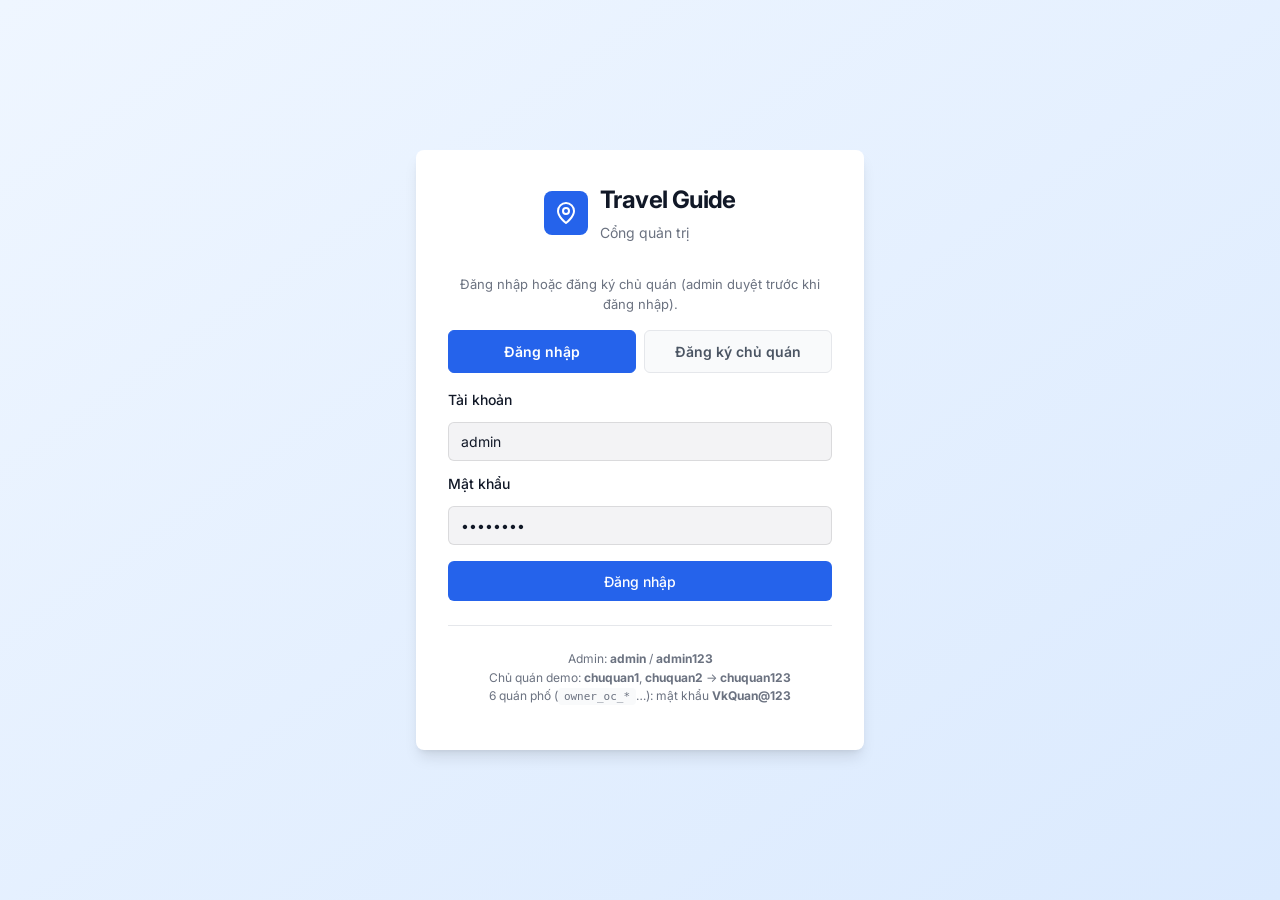
==== commit 71333faf: "feat: Android download/LAN dev, firewall scripts, tourist visit count - AdminWeb: Android APK routes" ====
--- a/TravelGuide.AdminWeb/WEB/index.html
+++ b/TravelGuide.AdminWeb/WEB/index.html
@@ -6,8 +6,8 @@
   <title>Travel Guide — Cổng quản trị</title>
   <link rel="preconnect" href="https://fonts.googleapis.com">
   <link rel="preconnect" href="https://fonts.gstatic.com" crossorigin>
-  <link href="https://fonts.googleapis.com/css2?family=DM+Mono:wght@400;500&family=DM+Sans:wght@400;500&family=Inter:wght@400;500;600;700&display=swap" rel="stylesheet">
-  <link rel="stylesheet" href="/styles.css?v=19">
+  <link href="https://fonts.googleapis.com/css2?family=Inter:wght@400;500;600;700&display=swap" rel="stylesheet">
+  <link rel="stylesheet" href="styles.css">
 </head>
 <body>
   <!-- Đăng nhập — bố cục theo Admin portal design / Login.tsx -->
@@ -279,120 +279,55 @@
         </table>
       </section>
 
-      <section id="touristTab" class="tab-content hidden tourist-tab">
-        <div class="tourist-page-head">
-          <p class="hint tourist-page-lead">Tổng hợp dữ liệu từ TouristUser, RefreshToken, Favorite, VisitHistory, PaymentTransaction.</p>
-          <button type="button" id="refreshTouristBtn" class="tourist-btn-ghost">Làm mới dữ liệu</button>
-        </div>
-
-        <div class="tourist-stats-grid" aria-label="Thống kê du khách">
-          <article class="tourist-stat-card tourist-stat-online">
-            <div class="tourist-stat-label"><span class="tourist-pulse-dot" aria-hidden="true"></span> Đang trực tuyến</div>
-            <div class="tourist-stat-value" id="touristStatOnline">0</div>
-            <div class="tourist-stat-sub">theo hoạt động ~2 phút hoặc vừa đăng nhập</div>
-          </article>
-          <article class="tourist-stat-card">
-            <div class="tourist-stat-label">Tổng tài khoản</div>
-            <div class="tourist-stat-value" id="touristStatTotal">0</div>
-            <div class="tourist-stat-sub">đã đăng ký</div>
-          </article>
-          <article class="tourist-stat-card">
-            <div class="tourist-stat-label">Đã kích hoạt</div>
-            <div class="tourist-stat-value" id="touristStatActivated">0</div>
-            <div class="tourist-stat-sub" id="touristStatActivatedPct">—</div>
-          </article>
-          <article class="tourist-stat-card">
-            <div class="tourist-stat-label">Phiên hôm nay</div>
-            <div class="tourist-stat-value" id="touristStatSessions">0</div>
-            <div class="tourist-stat-sub">tổng phiên truy cập</div>
-          </article>
-        </div>
-
-        <div class="tourist-live-panel card card-elevated">
-          <div class="tourist-live-head">
-            <span class="tourist-section-heading">Người dùng đang truy cập</span>
-            <span class="tourist-live-badge"><span class="tourist-pulse-dot" aria-hidden="true"></span> LIVE</span>
-          </div>
-          <div class="tourist-spark-wrap">
-            <p class="tourist-spark-hint">Lượt mở / tương tác POI theo giờ (24 giờ gần nhất)</p>
-            <div class="tourist-spark-track">
-              <div class="tourist-spark-grid" aria-hidden="true"></div>
-              <div class="tourist-spark-row" id="touristSparkline" role="img" aria-label="Biểu đồ hoạt động 24 giờ"></div>
-            </div>
-            <div class="tourist-spark-labels">
-              <span class="tourist-spark-label" id="touristSparkStart">—</span>
-              <span class="tourist-spark-label tourist-spark-label-mid" id="touristSparkMid">—</span>
-              <span class="tourist-spark-label tourist-spark-label-now"><span class="tourist-spark-now-dot" aria-hidden="true"></span>Bây giờ</span>
-            </div>
-          </div>
-          <p class="tourist-live-updated" id="touristUpdatedAt"></p>
-          <div class="tourist-session-list" id="touristSessionList"></div>
-        </div>
-
-        <div class="tourist-section-heading tourist-accounts-title">Tài khoản du khách</div>
-        <div class="tourist-accounts-card card card-elevated">
-          <div class="table-scroll">
-            <table class="tourist-accounts-table" id="touristUserTable">
-              <thead>
-                <tr>
-                  <th style="width:52px;">ID</th>
-                  <th>Username</th>
-                  <th>Displayname</th>
-                  <th>Tier</th>
-                  <th>Created</th>
-                  <th>Hành động</th>
-                </tr>
-              </thead>
-              <tbody></tbody>
-            </table>
-          </div>
-        </div>
-        <p class="tourist-footer-note" id="touristFooterNote"></p>
-
-        <h3 class="tourist-subsection-title">Refresh token (top 100)</h3>
-        <div class="card card-elevated tourist-sub-table">
+      <section id="touristTab" class="card card-elevated tab-content hidden">
+        <h2 class="card-title">Dữ liệu du khách</h2>
+        <p class="hint">Tổng hợp dữ liệu từ TouristUser, RefreshToken, Favorite, VisitHistory, PaymentTransaction.</p>
+        <div class="actions-row">
+          <button type="button" id="refreshTouristBtn" class="secondary">Làm mới dữ liệu</button>
+        </div>
+
+        <h3>Tài khoản du khách</h3>
+        <table id="touristUserTable">
+          <thead><tr><th>ID</th><th>Username</th><th>DisplayName</th><th>Lượt truy cập</th><th>Tier</th><th>Created</th><th>Hành động</th></tr></thead>
+          <tbody></tbody>
+        </table>
+
+        <h3>Refresh token (top 100)</h3>
         <table id="touristTokenTable">
           <thead><tr><th>ID</th><th>User</th><th>Device</th><th>Expires</th><th>Revoked</th></tr></thead>
           <tbody></tbody>
         </table>
-        </div>
-
-        <h3 class="tourist-subsection-title">Favorite (top 200)</h3>
-        <div class="card card-elevated tourist-sub-table">
+
+        <h3>Favorite (top 200)</h3>
         <table id="touristFavoriteTable">
           <thead><tr><th>ID</th><th>User</th><th>POI</th><th>Created</th></tr></thead>
           <tbody></tbody>
         </table>
-        </div>
-
-        <h3 class="tourist-subsection-title">Visit history (top 300)</h3>
-        <div class="card card-elevated tourist-sub-table">
+
+        <h3>Visit history (top 300)</h3>
         <table id="touristHistoryTable">
           <thead><tr><th>ID</th><th>User</th><th>POI</th><th>Event</th><th>Seconds</th><th>%</th><th>Occurred</th></tr></thead>
           <tbody></tbody>
         </table>
-        </div>
-
-        <h3 class="tourist-subsection-title">Payment transaction (top 200)</h3>
-        <div class="card card-elevated tourist-sub-table">
+
+        <h3>Payment transaction (top 200)</h3>
         <table id="touristPaymentTable">
           <thead><tr><th>ID</th><th>User</th><th>Provider</th><th>Ref</th><th>Plan</th><th>Amount</th><th>Status</th><th>Created</th></tr></thead>
           <tbody></tbody>
         </table>
-        </div>
-
-        <h3 class="tourist-subsection-title">Doanh thu quét QR POI</h3>
+
+        <h3>Doanh thu quét QR POI</h3>
         <p class="hint" id="touristPoiScanRevenueSummary">Tổng: — · Số lượt quét: —</p>
-        <div class="table-scroll card card-elevated tourist-sub-table">
+        <div class="table-scroll">
           <table id="touristPoiScanRevenueTable">
             <thead><tr><th>POI</th><th>Tên</th><th>Doanh thu (VND)</th><th>Số lượt</th></tr></thead>
             <tbody></tbody>
           </table>
         </div>
 
-        <h3 class="tourist-subsection-title">Lịch sử quét QR POI (top 500)</h3>
+        <h3>Lịch sử quét QR POI (top 500)</h3>
         <p class="hint">Ghi nhận khi du khách mở chi tiết địa điểm từ QR: loại sự kiện, thiết bị, doanh thu mô phỏng (nút xác nhận thanh toán).</p>
-        <div class="table-scroll card card-elevated tourist-sub-table">
+        <div class="table-scroll">
           <table id="touristPoiScanLogTable">
             <thead><tr><th>ID</th><th>User</th><th>POI</th><th>Tên POI</th><th>Loại</th><th>VND</th><th>Device ID</th><th>Thiết bị</th><th>Platform</th><th>Thời gian</th></tr></thead>
             <tbody></tbody>
@@ -401,6 +336,6 @@
       </section>
     </main>
   </section>
-  <script src="/app.js?v=20"></script>
+  <script src="app.js?v=15"></script>
 </body>
 </html>
--- a/TravelGuide.AdminWeb/WEB/styles.css
+++ b/TravelGuide.AdminWeb/WEB/styles.css
@@ -0,0 +1,1539 @@
+/* TravelGuide Admin — bám sát Admin portal design (Tailwind blue-900 sidebar, POIList layout, shadcn input) */
+:root {
+  --blue-900: #1e3a8a;
+  --blue-800: #1e40af;
+  --blue-700: #1d4ed8;
+  --blue-600: #2563eb;
+  --blue-500: #3b82f6;
+  --blue-200: #bfdbfe;
+  --blue-100: #dbeafe;
+  --blue-50: #eff6ff;
+  --gray-50: #f9fafb;
+  --gray-100: #f3f4f6;
+  --gray-200: #e5e7eb;
+  --gray-400: #9ca3af;
+  --gray-500: #6b7280;
+  --gray-600: #4b5563;
+  --gray-900: #111827;
+  --border: rgba(0, 0, 0, 0.1);
+  --input-bg: #f3f3f5;
+  --radius-md: 6px;
+  --radius-lg: 8px;
+  --shadow-sm: 0 1px 2px rgba(0, 0, 0, 0.05);
+  --shadow-lg: 0 10px 15px -3px rgba(0, 0, 0, 0.1), 0 4px 6px -4px rgba(0, 0, 0, 0.1);
+  --shadow-card: 0 1px 3px rgba(0, 0, 0, 0.06);
+}
+
+* { box-sizing: border-box; }
+
+html { font-size: 16px; }
+
+body {
+  margin: 0;
+  font-family: Inter, "Segoe UI", system-ui, sans-serif;
+  background: var(--gray-50);
+  color: var(--gray-900);
+  line-height: 1.5;
+  -webkit-font-smoothing: antialiased;
+}
+
+.hidden { display: none !important; }
+
+.hint { color: var(--gray-500); font-size: 13px; line-height: 1.5; }
+
+/* ——— Login (Login.tsx) ——— */
+.login-shell {
+  min-height: 100vh;
+  display: flex;
+  align-items: center;
+  justify-content: center;
+  padding: 24px;
+  background: linear-gradient(to bottom right, var(--blue-50), var(--blue-100));
+}
+
+.login-card {
+  width: min(448px, 100%);
+  background: #fff;
+  border-radius: var(--radius-lg);
+  padding: 32px;
+  box-shadow: var(--shadow-lg);
+}
+
+.login-brand {
+  display: flex;
+  align-items: center;
+  justify-content: center;
+  gap: 12px;
+  margin-bottom: 32px;
+}
+
+.login-brand-icon {
+  width: 44px;
+  height: 44px;
+  border-radius: var(--radius-lg);
+  background: var(--blue-600);
+  display: grid;
+  place-items: center;
+  color: #fff;
+  flex-shrink: 0;
+}
+
+.login-brand-icon svg { width: 24px; height: 24px; }
+
+.login-brand-text h1 {
+  margin: 0;
+  font-size: 1.5rem;
+  font-weight: 700;
+  color: var(--gray-900);
+  letter-spacing: -0.025em;
+}
+
+.login-brand-text p {
+  margin: 4px 0 0;
+  font-size: 0.875rem;
+  color: var(--gray-500);
+}
+
+.auth-mode-tabs {
+  display: flex;
+  gap: 8px;
+  margin: 0 0 16px;
+}
+
+.auth-tab {
+  flex: 1;
+  border-radius: var(--radius-md);
+  border: 1px solid var(--gray-200);
+  background: var(--gray-50);
+  color: var(--gray-600);
+  padding: 10px 12px;
+  font: inherit;
+  font-weight: 600;
+  font-size: 14px;
+  cursor: pointer;
+}
+
+.auth-tab.active {
+  background: var(--blue-600);
+  color: #fff;
+  border-color: var(--blue-600);
+}
+
+.auth-panel label {
+  font-size: 14px;
+  font-weight: 500;
+  color: var(--gray-900);
+  margin-top: 12px;
+}
+
+.auth-panel label:first-of-type { margin-top: 0; }
+
+.login-shell input {
+  margin-top: 6px;
+}
+
+.btn-login {
+  width: 100%;
+  height: 40px;
+  margin-top: 16px;
+  border: 0;
+  border-radius: var(--radius-md);
+  background: var(--blue-600);
+  color: #fff;
+  font: inherit;
+  font-size: 14px;
+  font-weight: 500;
+  cursor: pointer;
+}
+
+.btn-login:hover:not(:disabled) { background: var(--blue-700); }
+
+.login-hint {
+  margin-top: 24px;
+  padding-top: 24px;
+  border-top: 1px solid var(--gray-200);
+  font-size: 12px;
+  color: var(--gray-500);
+  text-align: center;
+  line-height: 1.55;
+}
+
+.login-hint code {
+  font-size: 11px;
+  background: var(--gray-50);
+  padding: 2px 6px;
+  border-radius: 4px;
+}
+
+#audioTable input[type="text"] {
+  min-width: 12rem;
+  font-size: 13px;
+}
+
+#audioTable .audio-save-btn {
+  width: auto;
+  min-width: 4rem;
+  padding: 8px 12px;
+}
+
+#audioTable td.audio-actions-cell {
+  min-width: 240px;
+}
+
+#audioTable .audio-actions {
+  display: flex;
+  flex-direction: row;
+  gap: 8px;
+  align-items: center;
+  flex-wrap: nowrap;
+}
+
+#audioTable .audio-file-input {
+  width: 170px;
+  min-width: 170px;
+}
+
+#audioTable .audio-upload-btn,
+#audioTable .audio-save-btn {
+  min-width: 72px;
+  height: 32px;
+  padding: 0 12px;
+  display: inline-flex;
+  align-items: center;
+  justify-content: center;
+  font-size: 12px;
+  line-height: 1;
+}
+
+/* ——— Shell: AppSidebar ——— */
+.app-shell {
+  min-height: 100vh;
+  display: flex;
+  height: 100vh;
+}
+
+.sidebar {
+  width: 256px;
+  flex-shrink: 0;
+  background:
+    radial-gradient(120% 35% at 18% 100%, rgba(96, 131, 255, 0.38) 0%, rgba(96, 131, 255, 0) 58%),
+    radial-gradient(100% 30% at 82% 0%, rgba(255, 255, 255, 0.1) 0%, rgba(255, 255, 255, 0) 72%),
+    linear-gradient(180deg, #171f48 0%, #13235f 50%, #1a2f7f 100%);
+  color: #fff;
+  display: flex;
+  flex-direction: column;
+  height: 100%;
+  min-height: 0;
+  border-right: 1px solid rgba(255, 255, 255, 0.08);
+  box-shadow: inset -1px 0 0 rgba(255, 255, 255, 0.04);
+}
+
+.sidebar-header {
+  padding: 24px;
+  border-bottom: 1px solid rgba(255, 255, 255, 0.1);
+}
+
+.sidebar-header h2 {
+  margin: 0;
+  font-size: 1.25rem;
+  font-weight: 600;
+  color: #fff;
+  letter-spacing: -0.02em;
+}
+
+.sidebar-header p {
+  margin: 6px 0 0;
+  font-size: 0.875rem;
+  color: rgba(194, 211, 255, 0.82);
+  text-transform: uppercase;
+  letter-spacing: 0.11em;
+  font-weight: 600;
+}
+
+.nav {
+  flex: 1;
+  padding: 20px 16px;
+  display: flex;
+  flex-direction: column;
+  gap: 6px;
+  overflow-y: auto;
+}
+
+.nav-group-title {
+  margin: 10px 8px 4px;
+  font-size: 12px;
+  font-weight: 700;
+  letter-spacing: 0.24em;
+  color: rgba(142, 165, 230, 0.65);
+}
+
+.tab {
+  position: relative;
+  display: flex;
+  align-items: center;
+  gap: 12px;
+  width: 100%;
+  border: 0;
+  border-radius: var(--radius-lg);
+  text-align: left;
+  background: transparent;
+  color: #b9caf7;
+  padding: 12px 16px;
+  cursor: pointer;
+  font: inherit;
+  font-size: 14px;
+  font-weight: 500;
+  transition: background 0.15s ease, color 0.15s ease;
+}
+
+.tab-label {
+  font-size: 14px;
+  line-height: 1.1;
+}
+
+.tab:hover {
+  background: rgba(74, 98, 174, 0.35);
+  color: #fff;
+}
+
+.tab.active {
+  background: rgba(164, 183, 255, 0.2);
+  color: #fff;
+  font-weight: 600;
+}
+
+.tab.active::before {
+  content: "";
+  position: absolute;
+  left: -16px;
+  top: 8px;
+  bottom: 8px;
+  width: 4px;
+  border-radius: 999px;
+  background: #f7b731;
+}
+
+.tab-icon svg {
+  width: 20px;
+  height: 20px;
+  stroke: currentColor;
+  fill: none;
+  stroke-width: 2;
+  stroke-linecap: round;
+  stroke-linejoin: round;
+}
+
+.tab-badge {
+  margin-left: auto;
+  min-width: 24px;
+  height: 24px;
+  padding: 0 8px;
+  border-radius: 999px;
+  background: #f7b731;
+  color: #fff;
+  font-size: 12px;
+  font-weight: 700;
+  display: inline-flex;
+  align-items: center;
+  justify-content: center;
+}
+
+.sidebar-footer {
+  border-top: 1px solid rgba(255, 255, 255, 0.12);
+  padding: 18px 16px;
+  background: rgba(255, 255, 255, 0.05);
+}
+
+.sidebar-user-card {
+  display: flex;
+  align-items: center;
+  gap: 12px;
+  margin-bottom: 10px;
+}
+
+.sidebar-avatar {
+  width: 34px;
+  height: 34px;
+  border-radius: 50%;
+  background: #f7b731;
+  color: #fff;
+  font-weight: 700;
+  display: grid;
+  place-items: center;
+}
+
+.sidebar-user-meta {
+  min-width: 0;
+}
+
+.sidebar-user-name {
+  margin: 0;
+  font-size: 0.875rem;
+  font-weight: 700;
+  color: #fff;
+  white-space: nowrap;
+  overflow: hidden;
+  text-overflow: ellipsis;
+}
+
+.sidebar-user-role {
+  margin: 2px 0 0;
+  font-size: 0.75rem;
+  color: rgba(194, 211, 255, 0.82);
+  font-weight: 600;
+}
+
+#logoutBtn {
+  display: flex;
+  align-items: center;
+  gap: 12px;
+  width: 100%;
+  border: 0;
+  border-radius: var(--radius-lg);
+  background: transparent;
+  color: #b9caf7;
+  padding: 10px 12px;
+  cursor: pointer;
+  font: inherit;
+  font-size: 14px;
+  font-weight: 600;
+}
+
+#logoutBtn:hover {
+  background: rgba(74, 98, 174, 0.35);
+  color: #fff;
+}
+
+.logout-icon svg {
+  width: 20px;
+  height: 20px;
+  stroke: currentColor;
+  fill: none;
+  stroke-width: 2;
+}
+
+/* ——— Main (RootLayout p-8 + POIList) ——— */
+.main-content {
+  flex: 1;
+  overflow: auto;
+  padding: 32px;
+  background: var(--gray-50);
+  min-width: 0;
+}
+
+.page-header {
+  margin-bottom: 32px;
+}
+
+.page-header h1 {
+  margin: 0;
+  font-size: 1.875rem;
+  font-weight: 700;
+  color: var(--gray-900);
+  letter-spacing: -0.03em;
+  line-height: 1.2;
+}
+
+.page-header p {
+  margin: 8px 0 0;
+  font-size: 15px;
+  color: var(--gray-600);
+}
+
+/* Dashboard stat cards */
+.stats {
+  display: grid;
+  grid-template-columns: repeat(3, minmax(0, 1fr));
+  gap: 24px;
+  margin-bottom: 32px;
+}
+
+.stat-card {
+  background: #fff;
+  border: 1px solid var(--gray-200);
+  border-radius: var(--radius-lg);
+  padding: 24px;
+  box-shadow: var(--shadow-card);
+}
+
+.stat-card-inner {
+  display: flex;
+  align-items: center;
+  justify-content: space-between;
+  gap: 16px;
+}
+
+.stat-label {
+  margin: 0;
+  font-size: 0.875rem;
+  color: var(--gray-600);
+  font-weight: 500;
+}
+
+.stat-value {
+  margin: 6px 0 0;
+  font-size: 1.875rem;
+  font-weight: 700;
+  color: var(--gray-900);
+  line-height: 1.1;
+}
+
+.stat-icon {
+  width: 48px;
+  height: 48px;
+  border-radius: var(--radius-lg);
+  display: grid;
+  place-items: center;
+  flex-shrink: 0;
+}
+
+.stat-icon svg {
+  width: 24px;
+  height: 24px;
+  stroke-width: 2;
+  stroke: currentColor;
+  fill: none;
+  stroke-linecap: round;
+  stroke-linejoin: round;
+}
+
+.stat-icon-blue { background: var(--blue-100); color: var(--blue-600); }
+.stat-icon-purple { background: #f3e8ff; color: #9333ea; }
+.stat-icon-indigo { background: #e0e7ff; color: #4f46e5; }
+
+/* Tab POI: toolbar + 2 card (form + bảng) */
+.tab-pane { margin-bottom: 0; }
+
+.page-toolbar {
+  display: flex;
+  flex-wrap: wrap;
+  align-items: flex-start;
+  justify-content: space-between;
+  gap: 16px;
+  margin-bottom: 24px;
+  min-height: 0;
+}
+
+.page-toolbar .hint { flex: 1 1 200px; margin: 0; max-width: 520px; }
+
+.toolbar-actions {
+  display: flex;
+  flex-wrap: wrap;
+  gap: 10px;
+  margin-left: auto;
+}
+
+.btn-primary {
+  display: inline-flex;
+  align-items: center;
+  justify-content: center;
+  width: auto;
+  min-height: 36px;
+  padding: 8px 16px;
+  border: 0;
+  border-radius: var(--radius-md);
+  background: var(--blue-600);
+  color: #fff;
+  font: inherit;
+  font-size: 14px;
+  font-weight: 500;
+  cursor: pointer;
+  box-shadow: var(--shadow-sm);
+}
+
+.btn-primary:hover:not(:disabled) { background: var(--blue-700); }
+
+a.btn-primary {
+  text-decoration: none;
+  color: #fff;
+  box-sizing: border-box;
+}
+a.btn-primary:hover { color: #fff; }
+
+.btn-outline {
+  display: inline-flex;
+  align-items: center;
+  justify-content: center;
+  width: auto;
+  min-height: 36px;
+  padding: 8px 16px;
+  border: 1px solid var(--gray-200);
+  border-radius: var(--radius-md);
+  background: #fff;
+  color: var(--gray-900);
+  font: inherit;
+  font-size: 14px;
+  font-weight: 500;
+  cursor: pointer;
+}
+
+.btn-outline:hover:not(:disabled) {
+  background: var(--gray-50);
+  border-color: var(--gray-300, #d1d5db);
+}
+
+a.btn-outline {
+  text-decoration: none;
+  color: var(--gray-900);
+  box-sizing: border-box;
+}
+
+a.btn-outline:hover {
+  color: var(--gray-900);
+}
+
+.card {
+  background: #fff;
+  border: 1px solid var(--gray-200);
+  border-radius: var(--radius-lg);
+  padding: 24px;
+  margin-bottom: 24px;
+  box-shadow: var(--shadow-card);
+}
+
+.card-elevated:last-child { margin-bottom: 0; }
+
+.card-title {
+  margin: 0 0 4px;
+  font-size: 1.125rem;
+  font-weight: 600;
+  color: var(--gray-900);
+}
+
+.card-desc {
+  margin: 0 0 20px;
+}
+
+.table-card .card-title { margin-bottom: 16px; }
+
+.table-scroll {
+  border-radius: var(--radius-md);
+  border: 1px solid var(--gray-200);
+  overflow: auto;
+  margin-top: 0;
+}
+
+.table-scroll table { margin-top: 0; }
+
+/* Shadcn-like fields */
+label {
+  display: block;
+  margin: 10px 0 6px;
+  font-weight: 500;
+  color: var(--gray-900);
+  font-size: 14px;
+}
+
+input, textarea, select {
+  width: 100%;
+  min-height: 36px;
+  border-radius: var(--radius-md);
+  border: 1px solid var(--border);
+  padding: 8px 12px;
+  font: inherit;
+  font-size: 14px;
+  background: var(--input-bg);
+  color: var(--gray-900);
+  transition: border-color 0.15s, box-shadow 0.15s, background 0.15s;
+}
+
+textarea { min-height: 88px; resize: vertical; }
+
+input:focus, textarea:focus, select:focus {
+  outline: none;
+  border-color: var(--gray-400);
+  box-shadow: 0 0 0 3px rgba(37, 99, 235, 0.12);
+  background: #fff;
+}
+
+/* Submit form full width */
+.grid-form .full > button,
+.grid-form .full > .btn-primary {
+  width: 100%;
+}
+
+button.secondary {
+  width: auto;
+  background: #fff !important;
+  color: var(--gray-900) !important;
+  border: 1px solid var(--gray-200) !important;
+  box-shadow: none;
+}
+
+button.secondary:hover:not(:disabled) {
+  background: var(--gray-50) !important;
+}
+
+button.danger {
+  width: auto;
+  background: #dc2626 !important;
+  color: #fff !important;
+  border: 0 !important;
+}
+
+button.danger:hover:not(:disabled) { background: #b91c1c !important; }
+
+button:disabled { opacity: 0.55; cursor: not-allowed; }
+
+.grid-form {
+  display: grid;
+  grid-template-columns: repeat(2, minmax(160px, 1fr));
+  gap: 12px 20px;
+  margin-bottom: 8px;
+}
+
+.grid-form .full { grid-column: 1 / -1; }
+
+.new-poi-row {
+  margin-bottom: 4px;
+}
+
+table {
+  width: 100%;
+  border-collapse: collapse;
+  font-size: 14px;
+}
+
+.table-scroll thead { background: var(--gray-50); }
+
+thead { background: var(--gray-50); }
+
+th, td {
+  border-bottom: 1px solid var(--gray-200);
+  padding: 12px 16px;
+  text-align: left;
+  vertical-align: middle;
+}
+
+tbody tr:hover { background: var(--gray-50); }
+
+th {
+  color: var(--gray-600);
+  font-weight: 600;
+  font-size: 12px;
+  text-transform: uppercase;
+  letter-spacing: 0.04em;
+}
+
+.poi-qr-cell {
+  width: 72px;
+  max-width: 96px;
+}
+
+.poi-qr-thumb {
+  display: block;
+  width: 56px;
+  height: 56px;
+  object-fit: contain;
+  border-radius: 4px;
+  border: 1px solid var(--gray-200);
+  background: #fff;
+}
+
+.poi-qr-path {
+  font-size: 11px;
+  color: var(--gray-600);
+  word-break: break-all;
+}
+
+.card h3 {
+  margin: 28px 0 12px;
+  font-size: 15px;
+  font-weight: 600;
+  color: var(--gray-900);
+}
+
+.actions-row {
+  display: flex;
+  flex-wrap: wrap;
+  gap: 10px;
+  margin-bottom: 12px;
+}
+
+.poi-actions .action-btns,
+.account-actions .action-btns {
+  display: flex;
+  flex-wrap: wrap;
+  gap: 6px;
+  align-items: center;
+}
+
+.poi-actions .action-btns button,
+.account-actions .action-btns button {
+  width: auto;
+  min-width: 4rem;
+  padding: 8px 12px;
+  font-size: 12px;
+}
+
+.account-locked { color: #b91c1c; font-weight: 600; font-size: 12px; }
+.account-active { color: #15803d; font-size: 12px; }
+.account-pending { color: #b45309; font-weight: 600; font-size: 12px; }
+
+/* Comment management tab */
+.cm-stats {
+  display: grid;
+  grid-template-columns: repeat(4, minmax(0, 1fr));
+  gap: 12px;
+  margin-bottom: 18px;
+}
+
+.cm-stat-card {
+  border: 1px solid var(--gray-200);
+  border-radius: var(--radius-md);
+  background: #fff;
+  padding: 14px;
+}
+
+.cm-stat-icon {
+  width: 32px;
+  height: 32px;
+  border-radius: 8px;
+  display: grid;
+  place-items: center;
+  margin-bottom: 8px;
+}
+
+.cm-stat-icon svg {
+  width: 16px;
+  height: 16px;
+  fill: none;
+  stroke: currentColor;
+  stroke-width: 2;
+}
+
+.cm-stat-card.all .cm-stat-icon { background: #e0e7ff; color: #1d4ed8; }
+.cm-stat-card.pending .cm-stat-icon { background: #fff4e0; color: #b45309; }
+.cm-stat-card.approved .cm-stat-icon { background: #dcfce7; color: #15803d; }
+.cm-stat-card.rejected .cm-stat-icon { background: #fee2e2; color: #dc2626; }
+
+.cm-stat-num {
+  margin: 0;
+  font-size: 24px;
+  font-weight: 700;
+  line-height: 1.1;
+}
+
+.cm-stat-label {
+  margin: 4px 0 0;
+  color: var(--gray-600);
+  font-size: 12px;
+}
+
+.cm-toolbar {
+  display: flex;
+  flex-wrap: wrap;
+  justify-content: space-between;
+  gap: 10px;
+  margin-bottom: 14px;
+}
+
+.cm-filter-tabs {
+  display: flex;
+  flex-wrap: wrap;
+  gap: 6px;
+  padding: 4px;
+  border: 1px solid var(--gray-200);
+  border-radius: var(--radius-md);
+}
+
+.cm-filter-tab {
+  border: 0;
+  border-radius: 6px;
+  background: transparent;
+  color: var(--gray-600);
+  padding: 6px 10px;
+  font: inherit;
+  font-size: 12px;
+  cursor: pointer;
+}
+
+.cm-filter-tab.active {
+  background: var(--blue-600);
+  color: #fff;
+}
+
+.cm-search {
+  display: flex;
+  align-items: center;
+  gap: 8px;
+  border: 1px solid var(--gray-200);
+  border-radius: var(--radius-md);
+  padding: 0 10px;
+  min-width: 260px;
+  background: #fff;
+}
+
+.cm-search svg {
+  width: 14px;
+  height: 14px;
+  fill: none;
+  stroke: var(--gray-500);
+  stroke-width: 2;
+}
+
+.cm-search input {
+  border: 0;
+  background: transparent;
+  min-height: 34px;
+  box-shadow: none;
+  padding: 0;
+}
+
+.cm-list {
+  display: flex;
+  flex-direction: column;
+  gap: 10px;
+}
+
+.cm-card {
+  border: 1px solid var(--gray-200);
+  border-radius: var(--radius-md);
+  background: #fff;
+  padding: 14px;
+}
+
+.cm-card-top {
+  display: flex;
+  align-items: flex-start;
+  gap: 10px;
+}
+
+.cm-avatar {
+  width: 36px;
+  height: 36px;
+  border-radius: 999px;
+  display: grid;
+  place-items: center;
+  background: #eaf0fd;
+  color: #1a3275;
+  font-size: 12px;
+  font-weight: 700;
+  flex-shrink: 0;
+}
+
+.cm-card-meta {
+  flex: 1;
+  min-width: 0;
+}
+
+.cm-user-row {
+  display: flex;
+  gap: 8px;
+  align-items: center;
+  flex-wrap: wrap;
+}
+
+.cm-user { font-weight: 600; font-size: 13px; }
+
+.cm-place {
+  font-size: 11px;
+  color: #1d4ed8;
+  background: #eff6ff;
+  border-radius: 999px;
+  padding: 2px 8px;
+}
+
+.cm-rating-row {
+  display: flex;
+  gap: 10px;
+  margin-top: 2px;
+  font-size: 11px;
+  color: var(--gray-500);
+}
+
+.cm-stars { color: #f59e0b; letter-spacing: 1px; }
+.cm-star-off { color: #d1d5db; }
+
+.cm-pill {
+  padding: 4px 10px;
+  border-radius: 999px;
+  font-size: 11px;
+  font-weight: 600;
+  white-space: nowrap;
+}
+
+.cm-pill.pending { color: #b45309; background: #fff4e0; }
+.cm-pill.approved { color: #15803d; background: #dcfce7; }
+.cm-pill.rejected { color: #dc2626; background: #fee2e2; }
+
+.cm-text {
+  margin: 10px 0 12px 46px;
+  font-size: 13px;
+  color: var(--gray-900);
+}
+
+.cm-actions {
+  margin-left: 46px;
+  display: flex;
+  flex-wrap: wrap;
+  gap: 8px;
+}
+
+.cm-btn {
+  border: 1px solid var(--gray-200);
+  border-radius: 6px;
+  padding: 6px 10px;
+  background: #fff;
+  color: var(--gray-700);
+  font: inherit;
+  font-size: 12px;
+  cursor: pointer;
+}
+
+.cm-btn.approve { background: #dcfce7; border-color: #86efac; color: #166534; }
+.cm-btn.reject { background: #fee2e2; border-color: #fca5a5; color: #991b1b; }
+.cm-btn.reply { background: #eff6ff; border-color: #bfdbfe; color: #1d4ed8; }
+.cm-btn.hide { background: #f3f4f6; color: var(--gray-700); }
+
+.cm-card.removing {
+  opacity: 0.5;
+  transition: opacity 0.2s ease;
+}
+
+.cm-pagination {
+  margin-top: 14px;
+  display: flex;
+  align-items: center;
+  justify-content: space-between;
+  gap: 10px;
+}
+
+.cm-page-info {
+  margin: 0;
+  color: var(--gray-600);
+  font-size: 12px;
+}
+
+.cm-page-btns {
+  display: flex;
+  gap: 4px;
+}
+
+.cm-page-btn {
+  border: 1px solid var(--gray-200);
+  border-radius: 6px;
+  background: #fff;
+  color: var(--gray-700);
+  width: 30px;
+  height: 30px;
+  font: inherit;
+  font-size: 12px;
+  cursor: pointer;
+}
+
+.cm-page-btn.active {
+  border-color: var(--blue-600);
+  background: var(--blue-600);
+  color: #fff;
+}
+
+@media (max-width: 1024px) {
+  .app-shell { flex-direction: column; height: auto; min-height: 100vh; }
+  .sidebar {
+    width: 100%;
+    height: auto;
+    flex-direction: row;
+    flex-wrap: wrap;
+    align-items: center;
+  }
+  .sidebar-header {
+    border-bottom: none;
+    border-right: 1px solid var(--blue-800);
+  }
+  .nav {
+    flex: 1;
+    flex-direction: row;
+    flex-wrap: wrap;
+    max-height: none;
+  }
+  .tab { width: auto; }
+  .sidebar-footer {
+    width: 100%;
+    display: flex;
+    align-items: center;
+    justify-content: space-between;
+    gap: 12px;
+  }
+  #logoutBtn { width: auto; }
+  .stats { grid-template-columns: 1fr; }
+  .cm-stats { grid-template-columns: repeat(2, minmax(0, 1fr)); }
+  .grid-form { grid-template-columns: 1fr; }
+  .main-content { padding: 20px; }
+  .cm-search { min-width: 0; width: 100%; }
+  .cm-pagination { flex-direction: column; align-items: flex-start; }
+  .tourist-stats-grid { grid-template-columns: repeat(2, minmax(0, 1fr)); }
+}
+
+/* ——— Tab Dữ liệu du khách (bảng tài khoản + LIVE) ——— */
+.tourist-tab {
+  --t-bg: #f5f4f0;
+  --t-surface: #ffffff;
+  --t-surface2: #f0efe9;
+  --t-border: rgba(0, 0, 0, 0.08);
+  --t-border-md: rgba(0, 0, 0, 0.14);
+  --t-text: #1a1916;
+  --t-text2: #6b6a65;
+  --t-text3: #9e9d98;
+  --t-teal: #1d9e75;
+  --t-teal-bg: #e1f5ee;
+  --t-teal-text: #0f6e56;
+  --t-teal-mid: #9fe1cb;
+  --t-amber: #854f0b;
+  --t-amber-bg: #faeeda;
+  --t-purple: #3c3489;
+  --t-purple-bg: #eeedfe;
+  --t-blue: #185fa5;
+  --t-blue-bg: #e6f1fb;
+  --t-radius: 10px;
+  --t-shadow: 0 1px 3px rgba(0, 0, 0, 0.07), 0 1px 2px rgba(0, 0, 0, 0.04);
+  font-family: "DM Sans", Inter, "Segoe UI", system-ui, sans-serif;
+  color: var(--t-text);
+  margin: -8px -8px 0;
+  padding: 8px 8px 24px;
+  border-radius: var(--radius-lg);
+}
+
+.tourist-page-head {
+  display: flex;
+  align-items: flex-start;
+  justify-content: space-between;
+  gap: 16px;
+  margin-bottom: 1.5rem;
+  flex-wrap: wrap;
+}
+
+.tourist-page-lead {
+  flex: 1;
+  min-width: 200px;
+  margin: 0;
+}
+
+.tourist-btn-ghost {
+  padding: 7px 16px;
+  font-size: 13px;
+  font-family: inherit;
+  border: 1px solid var(--t-border-md);
+  border-radius: var(--t-radius);
+  background: var(--t-surface);
+  color: var(--t-text);
+  cursor: pointer;
+  transition: background 0.15s;
+  white-space: nowrap;
+}
+
+.tourist-btn-ghost:hover {
+  background: var(--t-surface2);
+}
+
+.tourist-stats-grid {
+  display: grid;
+  grid-template-columns: repeat(4, minmax(0, 1fr));
+  gap: 12px;
+  margin-bottom: 1.5rem;
+}
+
+.tourist-stat-card {
+  background: var(--t-surface);
+  border: 1px solid var(--t-border);
+  border-radius: 14px;
+  padding: 1rem 1.1rem;
+  box-shadow: var(--t-shadow);
+}
+
+.tourist-stat-online .tourist-stat-value {
+  color: var(--t-teal);
+}
+
+.tourist-stat-label {
+  font-size: 11px;
+  font-weight: 500;
+  text-transform: uppercase;
+  letter-spacing: 0.07em;
+  color: var(--t-text3);
+  margin-bottom: 8px;
+  display: flex;
+  align-items: center;
+  gap: 6px;
+}
+
+.tourist-stat-value {
+  font-size: 28px;
+  font-weight: 500;
+  line-height: 1;
+  color: var(--t-text);
+}
+
+.tourist-stat-sub {
+  font-size: 12px;
+  color: var(--t-text2);
+  margin-top: 5px;
+}
+
+@keyframes tourist-pulse {
+  0%, 100% { opacity: 1; transform: scale(1); }
+  50% { opacity: 0.5; transform: scale(1.35); }
+}
+
+.tourist-pulse-dot {
+  width: 8px;
+  height: 8px;
+  border-radius: 50%;
+  background: var(--t-teal);
+  display: inline-block;
+  animation: tourist-pulse 1.6s ease-in-out infinite;
+  flex-shrink: 0;
+}
+
+.tourist-live-panel {
+  margin-bottom: 1.5rem;
+  padding: 1.1rem 1.25rem;
+  background: var(--t-surface);
+  border: 1px solid var(--t-border);
+}
+
+.tourist-live-head {
+  display: flex;
+  align-items: center;
+  justify-content: space-between;
+  margin-bottom: 1rem;
+}
+
+.tourist-section-heading {
+  font-size: 15px;
+  font-weight: 500;
+  color: var(--t-text);
+}
+
+.tourist-accounts-title {
+  margin-bottom: 0.75rem;
+}
+
+.tourist-subsection-title {
+  font-size: 15px;
+  font-weight: 600;
+  color: var(--gray-900);
+  margin: 1.5rem 0 0.75rem;
+}
+
+.tourist-sub-table {
+  margin-bottom: 0.5rem;
+}
+
+.tourist-live-badge {
+  font-size: 12px;
+  font-weight: 500;
+  color: var(--t-teal-text);
+  background: var(--t-teal-bg);
+  padding: 4px 10px;
+  border-radius: 999px;
+  display: inline-flex;
+  align-items: center;
+  gap: 5px;
+}
+
+.tourist-live-badge .tourist-pulse-dot {
+  width: 6px;
+  height: 6px;
+}
+
+.tourist-spark-wrap {
+  margin-bottom: 2px;
+}
+
+.tourist-spark-hint {
+  margin: 0 0 10px;
+  font-size: 12px;
+  color: var(--t-text2);
+  font-weight: 500;
+}
+
+.tourist-spark-track {
+  position: relative;
+  background: linear-gradient(180deg, #faf9f6 0%, var(--t-surface2) 100%);
+  border: 1px solid var(--t-border);
+  border-radius: 12px;
+  padding: 12px 10px 8px;
+  overflow: hidden;
+}
+
+.tourist-spark-grid {
+  position: absolute;
+  inset: 12px 10px 8px;
+  background-image: linear-gradient(
+    90deg,
+    rgba(0, 0, 0, 0.04) 1px,
+    transparent 1px
+  );
+  background-size: calc(100% / 6) 100%;
+  pointer-events: none;
+  border-radius: 8px;
+  opacity: 0.65;
+}
+
+.tourist-spark-row {
+  position: relative;
+  display: flex;
+  align-items: flex-end;
+  justify-content: stretch;
+  gap: 5px;
+  height: 72px;
+  z-index: 1;
+}
+
+.tourist-spark-bar {
+  flex: 1 1 0;
+  min-width: 4px;
+  max-width: 24px;
+  margin: 0 auto;
+  width: 100%;
+  border-radius: 6px 6px 3px 3px;
+  background: linear-gradient(180deg, #b8e8d4 0%, var(--t-teal-mid) 100%);
+  min-height: 5px;
+  transition: height 0.4s ease, filter 0.15s ease, box-shadow 0.15s ease;
+  box-shadow: 0 1px 2px rgba(0, 0, 0, 0.06);
+}
+
+.tourist-spark-bar:hover {
+  filter: brightness(0.97);
+  box-shadow: 0 2px 6px rgba(29, 158, 117, 0.2);
+}
+
+.tourist-spark-bar-now {
+  background: linear-gradient(180deg, #2ecf9a 0%, var(--t-teal) 55%, #168a62 100%);
+  box-shadow: 0 0 0 1px rgba(29, 158, 117, 0.35), 0 3px 10px rgba(29, 158, 117, 0.25);
+}
+
+.tourist-spark-labels {
+  display: flex;
+  justify-content: space-between;
+  align-items: flex-start;
+  gap: 8px;
+  margin-top: 12px;
+  padding: 0 2px;
+}
+
+.tourist-spark-label {
+  font-size: 11px;
+  font-weight: 500;
+  color: var(--t-text2);
+  font-family: "DM Mono", ui-monospace, monospace;
+  line-height: 1.35;
+}
+
+.tourist-spark-label-mid {
+  text-align: center;
+  flex: 1;
+}
+
+.tourist-spark-label-now {
+  display: inline-flex;
+  align-items: center;
+  gap: 6px;
+  font-family: "DM Sans", Inter, system-ui, sans-serif;
+  font-weight: 600;
+  color: var(--t-teal-text);
+  text-align: right;
+}
+
+.tourist-spark-now-dot {
+  width: 7px;
+  height: 7px;
+  border-radius: 50%;
+  background: var(--t-teal);
+  flex-shrink: 0;
+  box-shadow: 0 0 0 2px var(--t-teal-bg);
+}
+
+.tourist-live-updated {
+  font-size: 11px;
+  color: var(--t-text3);
+  margin: 6px 0 0;
+}
+
+.tourist-session-list {
+  border-top: 1px solid var(--t-border);
+  margin-top: 1rem;
+  padding-top: 1rem;
+  display: grid;
+  gap: 2px;
+}
+
+.tourist-session-row {
+  display: flex;
+  align-items: center;
+  justify-content: space-between;
+  padding: 7px 6px;
+  border-radius: var(--t-radius);
+  transition: background 0.12s;
+}
+
+.tourist-session-row:hover {
+  background: var(--t-surface2);
+}
+
+.tourist-session-left {
+  display: flex;
+  align-items: center;
+  gap: 10px;
+  min-width: 0;
+}
+
+.tourist-avatar {
+  width: 30px;
+  height: 30px;
+  border-radius: 50%;
+  display: flex;
+  align-items: center;
+  justify-content: center;
+  font-size: 11px;
+  font-weight: 500;
+  flex-shrink: 0;
+}
+
+.tourist-av-purple { background: var(--t-purple-bg); color: var(--t-purple); }
+.tourist-av-teal { background: var(--t-teal-bg); color: var(--t-teal-text); }
+.tourist-av-blue { background: var(--t-blue-bg); color: var(--t-blue); }
+.tourist-av-amber { background: var(--t-amber-bg); color: var(--t-amber); }
+
+.tourist-s-name {
+  font-size: 13px;
+  font-weight: 500;
+  color: var(--t-text);
+}
+
+.tourist-s-meta {
+  font-size: 12px;
+  color: var(--t-text2);
+}
+
+.tourist-s-time {
+  font-size: 12px;
+  color: var(--t-text2);
+  display: flex;
+  align-items: center;
+  gap: 5px;
+  flex-shrink: 0;
+}
+
+.tourist-dot-live {
+  width: 6px;
+  height: 6px;
+  border-radius: 50%;
+  background: var(--t-teal);
+  display: inline-block;
+}
+
+.tourist-session-empty {
+  padding: 8px 6px;
+}
+
+.tourist-accounts-card {
+  overflow: hidden;
+  padding: 0;
+  border: 1px solid var(--t-border);
+  box-shadow: var(--t-shadow);
+}
+
+.tourist-accounts-table {
+  width: 100%;
+  border-collapse: collapse;
+  font-size: 13px;
+}
+
+.tourist-accounts-table thead th {
+  font-size: 11px;
+  font-weight: 500;
+  text-transform: uppercase;
+  letter-spacing: 0.07em;
+  color: var(--t-text3);
+  padding: 10px 14px;
+  border-bottom: 1px solid var(--t-border);
+  background: var(--t-surface2);
+  text-align: left;
+  white-space: nowrap;
+}
+
+.tourist-accounts-table tbody td {
+  padding: 11px 14px;
+  border-bottom: 1px solid var(--t-border);
+  color: var(--t-text);
+  vertical-align: middle;
+}
+
+.tourist-accounts-table tbody tr:last-child td {
+  border-bottom: none;
+}
+
+.tourist-accounts-table tbody tr:hover td {
+  background: #fafaf8;
+}
+
+.tourist-id-cell {
+  color: var(--t-text3);
+  font-family: "DM Mono", ui-monospace, monospace;
+  font-size: 12px;
+}
+
+.tourist-created-cell {
+  font-size: 12px;
+  color: var(--t-text3);
+  white-space: nowrap;
+}
+
+.tourist-ellipsis {
+  max-width: 180px;
+  overflow: hidden;
+  text-overflow: ellipsis;
+  white-space: nowrap;
+}
+
+select.tourist-tier-select {
+  font-size: 12px;
+  font-family: inherit;
+  padding: 5px 8px;
+  border-radius: var(--t-radius);
+  border: 1px solid var(--t-border-md);
+  background: var(--t-surface2);
+  color: var(--t-text);
+  cursor: pointer;
+  min-width: 90px;
+}
+
+select.tourist-tier-select:focus {
+  outline: 2px solid var(--t-teal);
+  outline-offset: 1px;
+}
+
+.tourist-action-btn {
+  font-size: 12px;
+  font-family: inherit;
+  padding: 5px 12px;
+  border: 1px solid var(--t-border-md);
+  border-radius: var(--t-radius);
+  background: transparent;
+  color: var(--t-text);
+  cursor: pointer;
+  white-space: nowrap;
+  transition: background 0.13s;
+}
+
+.tourist-action-btn:hover {
+  background: var(--t-surface2);
+}
+
+.tourist-footer-note {
+  font-size: 12px;
+  color: var(--t-text3);
+  margin: 0.75rem 0 0;
+  text-align: right;
+}
+
+@media (max-width: 700px) {
+  .tourist-stats-grid {
+    grid-template-columns: repeat(2, minmax(0, 1fr));
+  }
+  .tourist-page-head {
+    flex-direction: column;
+  }
+}
